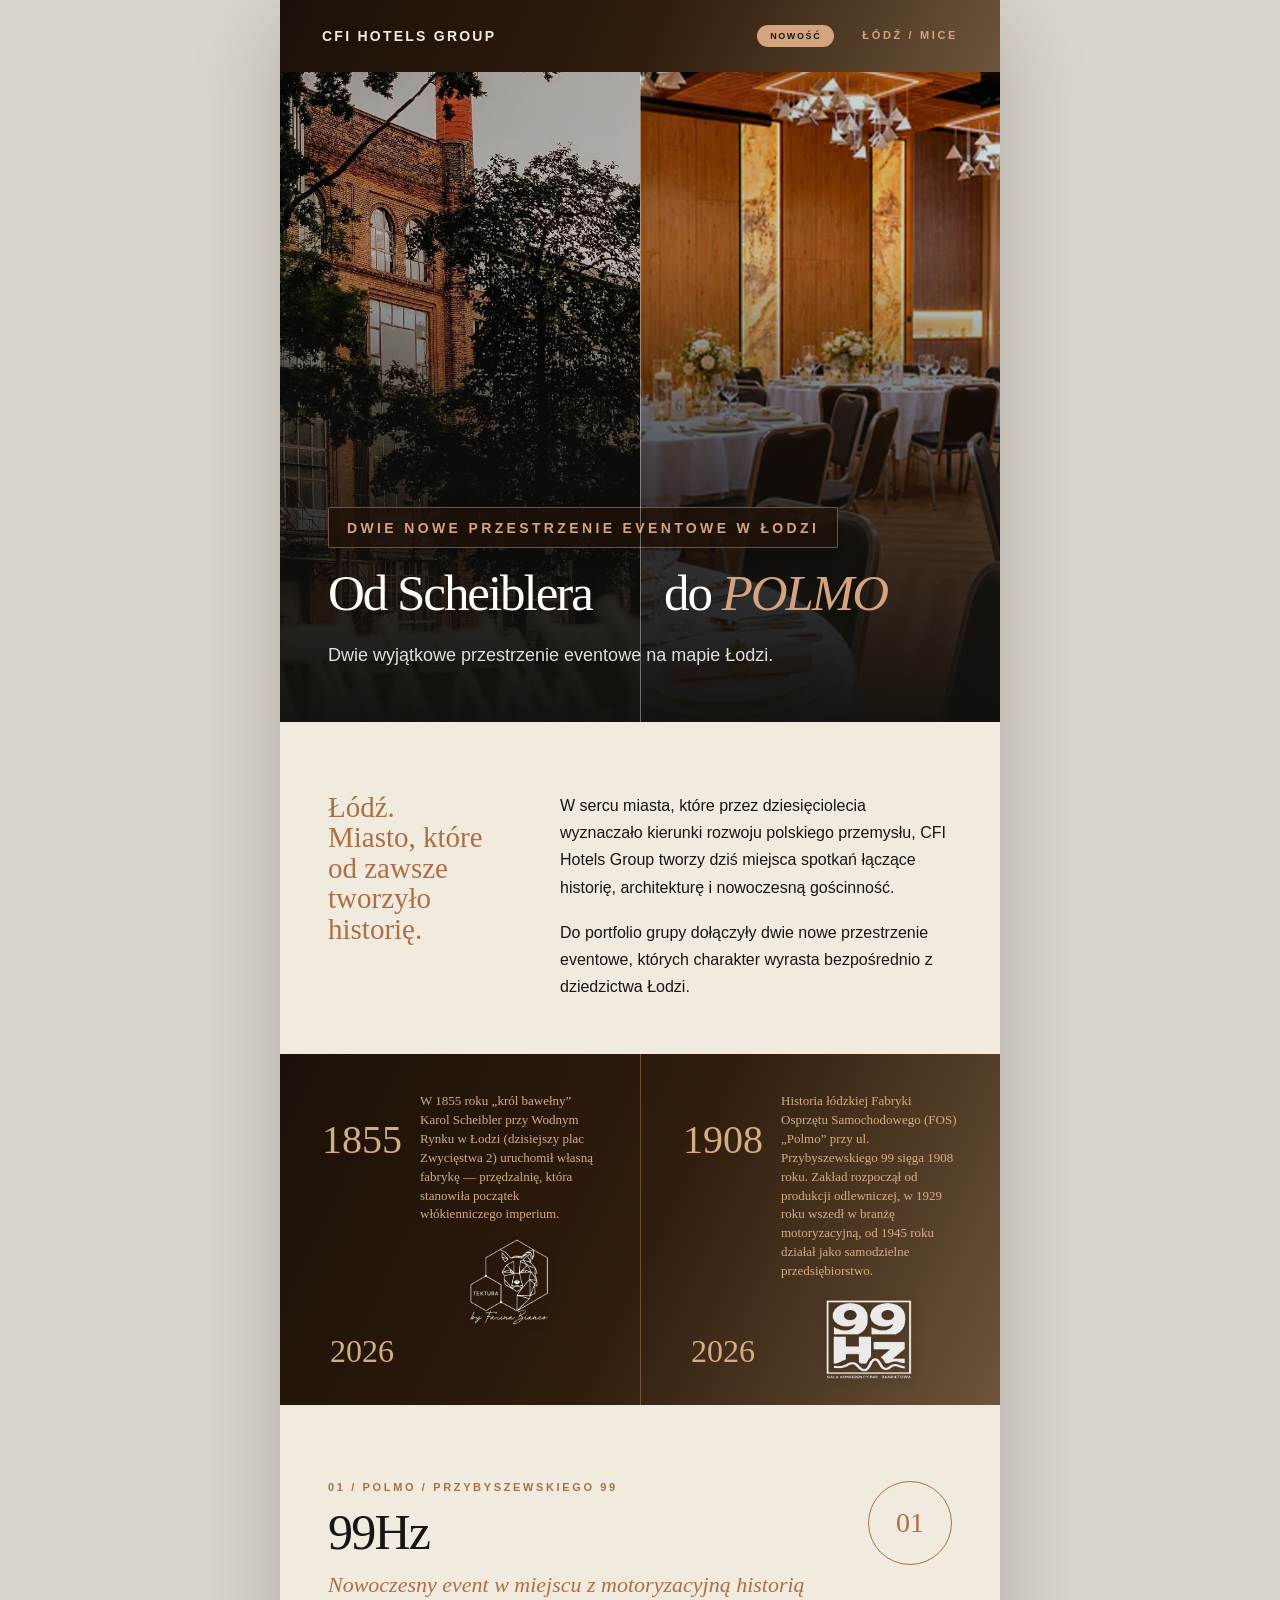
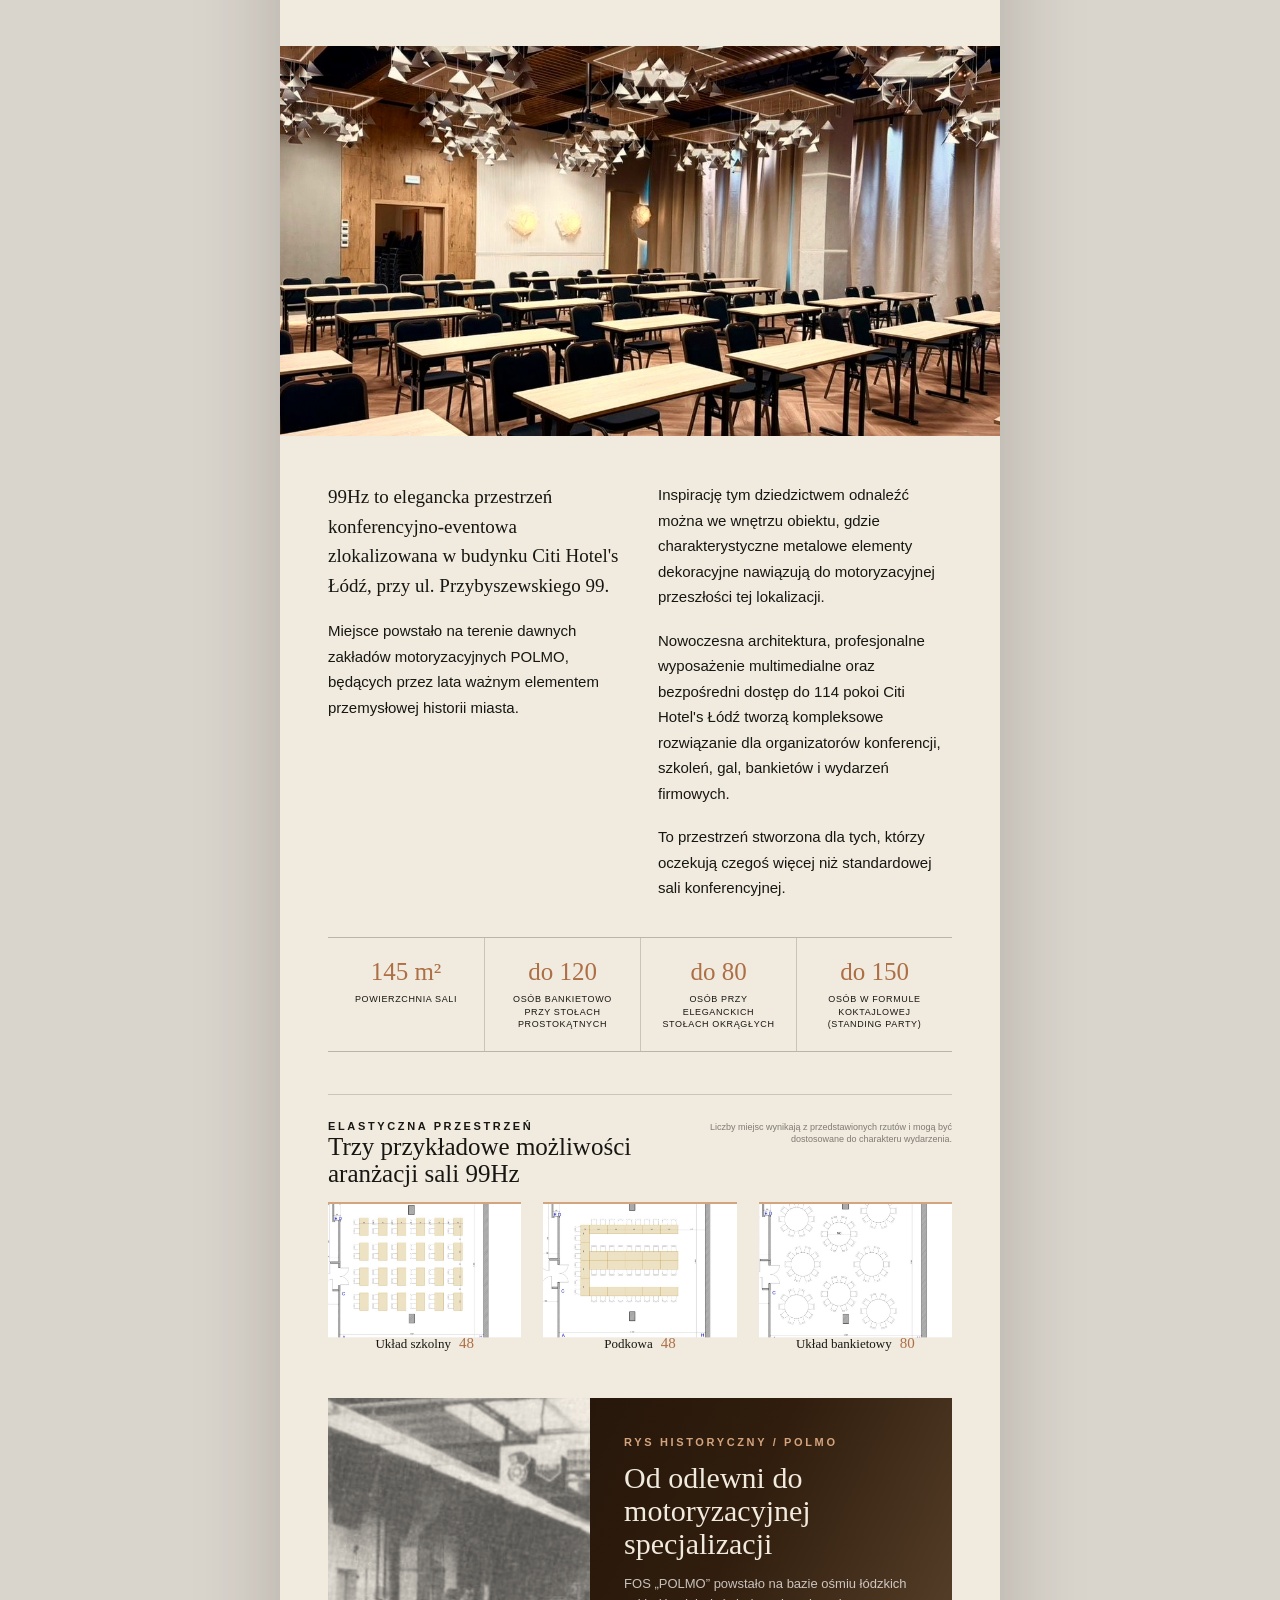
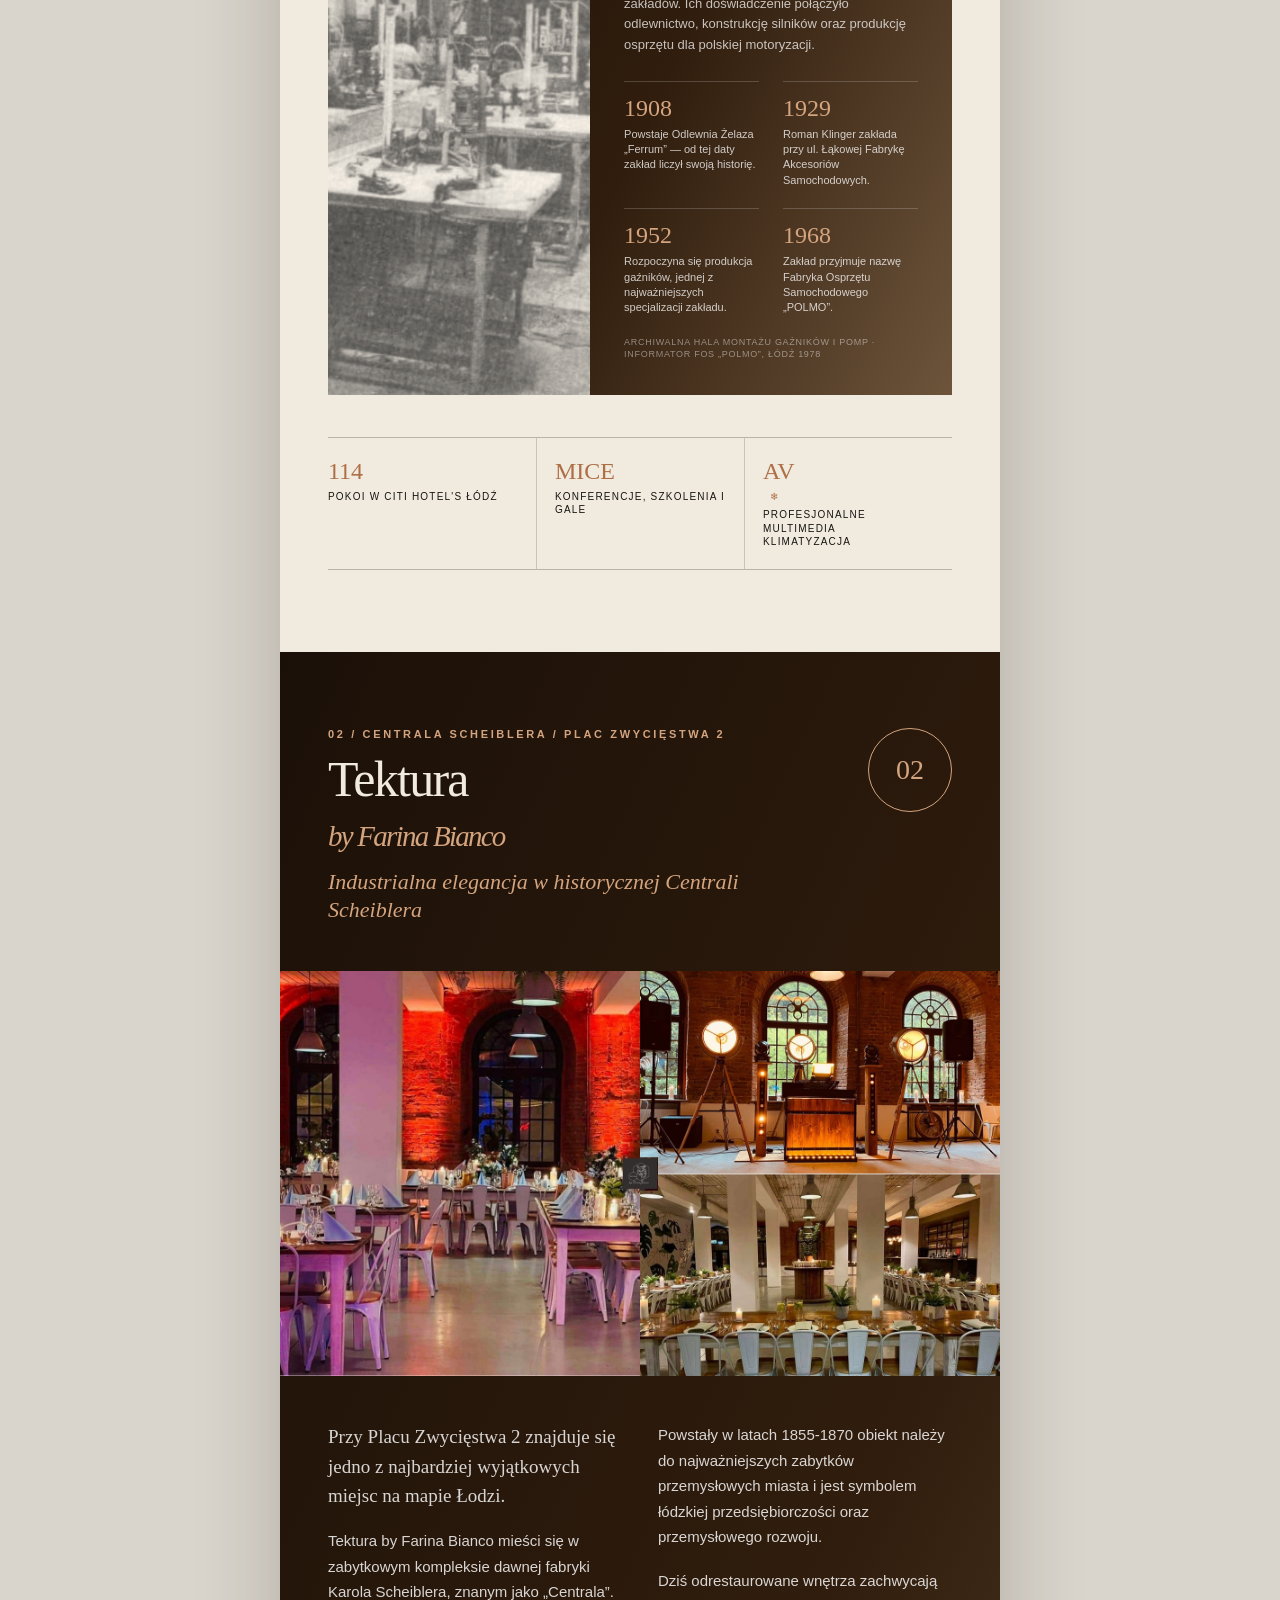
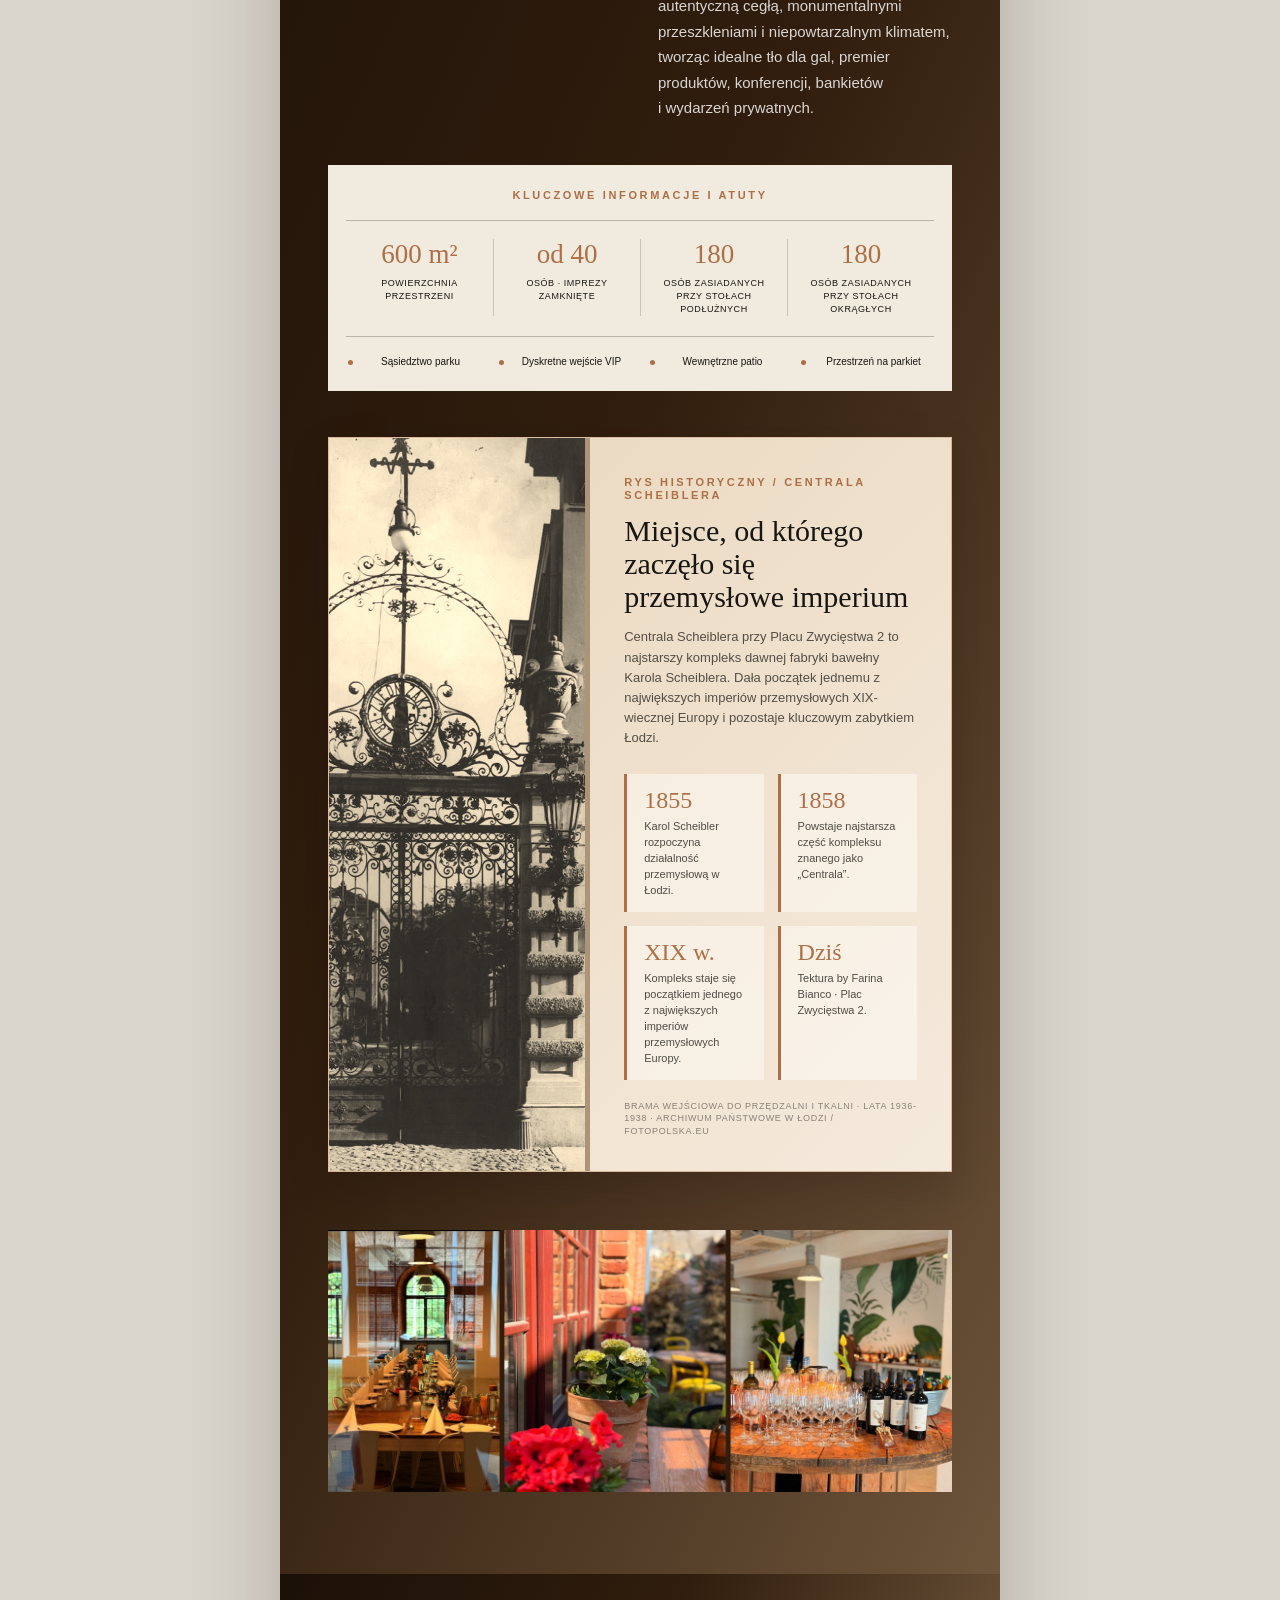
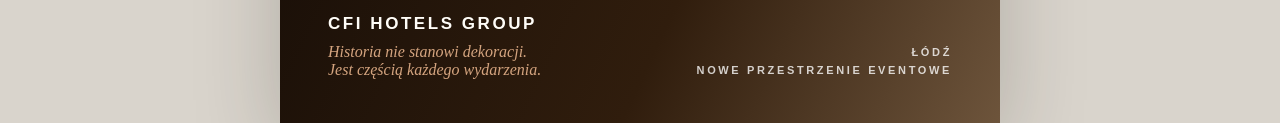
==== deliverables/cfi_mice_newsletter/index.html @ d6177289 "Add CFI MICE newsletter deliverables" ====
<!doctype html>
<html lang="pl">
<head>
  <meta charset="utf-8">
  <meta name="viewport" content="width=device-width, initial-scale=1">
  <title>Od Scheiblera do POLMO | CFI Hotels Group</title>
  <style>
    :root {
      --ink: #171612;
      --charcoal: #24211d;
      --chocolate: #301d0d;
      --wood: #6d543b;
      --wood-gradient: linear-gradient(115deg, #1b1008 0%, var(--chocolate) 52%, var(--wood) 100%);
      --paper: #f1eadf;
      --paper-deep: #e5d7c4;
      --copper: #ad6f45;
      --copper-light: #d4a47f;
      --sage: #76786a;
      --white: #fffdf8;
    }

    * { box-sizing: border-box; }
    html { background: #d9d4cc; }
    body {
      margin: 0;
      background: #d9d4cc;
      color: var(--ink);
      font-family: Arial, Helvetica, sans-serif;
      -webkit-font-smoothing: antialiased;
    }
    .email {
      width: 720px;
      margin: 0 auto;
      background: var(--paper);
      overflow: hidden;
      box-shadow: 0 24px 80px rgba(38, 31, 24, .22);
    }
    .eyebrow {
      font-size: 11px;
      line-height: 1.2;
      letter-spacing: .24em;
      text-transform: uppercase;
      font-weight: 700;
    }
    .serif { font-family: Georgia, "Times New Roman", serif; }
    .topbar {
      height: 72px;
      padding: 0 42px;
      display: flex;
      align-items: center;
      justify-content: space-between;
      color: var(--paper);
      background: var(--wood-gradient);
    }
    .brand {
      font-size: 14px;
      letter-spacing: .16em;
      font-weight: 700;
    }
    .topbar-badge {
      margin-left: auto;
      margin-right: 28px;
      padding: 7px 13px 6px;
      border-radius: 999px;
      background: var(--copper-light);
      color: var(--ink);
      font-size: 9px;
      line-height: 1;
      letter-spacing: .18em;
      text-transform: uppercase;
      font-weight: 700;
    }
    .topbar .eyebrow { color: var(--copper-light); }

    .hero {
      min-height: 650px;
      position: relative;
      display: flex;
      align-items: flex-end;
      color: var(--white);
      background: var(--wood-gradient);
      isolation: isolate;
    }
    .hero-images {
      position: absolute;
      inset: 0;
      z-index: -2;
      display: grid;
      grid-template-columns: 1fr 1fr;
    }
    .hero-images img { width: 100%; height: 100%; object-fit: cover; }
    .hero-images img:first-child { object-position: 48% 50%; }
    .hero-images img:last-child { object-position: 50% 52%; }
    .hero::after {
      content: "";
      position: absolute;
      inset: 0;
      z-index: -1;
      background:
        linear-gradient(90deg, rgba(18, 16, 13, .25), rgba(18, 16, 13, .05)),
        linear-gradient(0deg, rgba(18, 16, 13, .98) 0%, rgba(18, 16, 13, .72) 36%, rgba(18, 16, 13, .10) 72%);
    }
    .hero-rule {
      position: absolute;
      top: 0;
      bottom: 0;
      left: 50%;
      width: 1px;
      background: rgba(255,255,255,.38);
    }
    .hero-copy { width: 100%; padding: 0 48px 54px; }
    .hero .eyebrow {
      display: inline-block;
      margin-bottom: 22px;
      padding: 12px 18px 11px;
      color: var(--copper-light);
      font-size: 14px;
      letter-spacing: .24em;
      background: rgba(31, 18, 9, .82);
      border: 1px solid rgba(212, 164, 127, .45);
      border-radius: 2px;
      box-shadow: 0 12px 28px rgba(0, 0, 0, .22);
    }
    h1 {
      margin: 0;
      display: grid;
      grid-template-columns: 1fr 1fr;
      gap: 48px;
      font-size: 51px;
      line-height: .93;
      letter-spacing: -.04em;
      font-weight: 400;
    }
    h1 .scheibler { text-align: left; white-space: nowrap; }
    h1 .polmo { text-align: left; white-space: nowrap; }
    h1 em { color: var(--copper-light); font-style: italic; }
    .hero-subtitle {
      margin: 24px 0 0;
      max-width: 510px;
      font-size: 18px;
      line-height: 1.45;
      color: rgba(255,255,255,.86);
    }

    .intro {
      display: grid;
      grid-template-columns: 190px 1fr;
      gap: 42px;
      padding: 70px 48px 78px;
    }
    .intro-kicker {
      font-family: Georgia, "Times New Roman", serif;
      font-size: 29px;
      line-height: 1.05;
      color: var(--copper);
    }
    .intro-copy p {
      margin: 0 0 18px;
      font-size: 16px;
      line-height: 1.7;
    }
    .intro-copy p:last-child { margin-bottom: 0; }

    .timeline {
      display: grid;
      grid-template-columns: repeat(2, 1fr);
      min-height: 230px;
      margin-top: -24px;
      position: relative;
      z-index: 1;
      color: var(--paper);
      background: var(--wood-gradient);
    }
    .timeline-item {
      padding: 28px 42px 22px;
      display: flex;
      align-items: flex-start;
      gap: 18px;
    }
    .timeline-item + .timeline-item { border-left: 1px solid rgba(213,173,130,.36); }
    .timeline-number {
      font-family: Georgia, "Times New Roman", serif;
      font-size: 40px;
      padding-top: 34px;
      color: #d5ad82;
    }
    .timeline-years { min-width: 76px; text-align: center; }
    .timeline-years .timeline-number { padding-top: 34px; }
    .timeline-content { flex: 1; }
    .timeline-label { color: rgba(255,253,248,.88); font-size: 14px; line-height: 1.5; }
    .timeline-label strong { color: var(--white); font-size: 15px; }
    .timeline-highlight {
      margin: 10px 0 0;
      color: #d5ad82;
      font-family: Georgia, "Times New Roman", serif;
      font-size: 15px;
      line-height: 1.4;
    }
    .timeline-highlight--primary { font-size: 13px; line-height: 1.45; }
    .timeline-present {
      margin-top: 172px;
      color: #d5ad82;
      font-family: Georgia, "Times New Roman", serif;
      font-size: 32px;
      line-height: 1;
      text-align: center;
    }
    .timeline-logo {
      display: block;
      height: 88px;
      width: auto;
      margin-top: 14px;
      filter: drop-shadow(0 2px 5px rgba(0,0,0,.3));
    }
    .timeline-logo--centered { margin-left: auto; margin-right: auto; }
    .tektura-link { color: inherit; text-decoration: none; }
    .tektura-link:hover { opacity: .82; }

    .venue { padding: 76px 48px 82px; }
    .venue--99 { background: var(--paper); }
    .venue--tektura { color: var(--paper); background: var(--wood-gradient); }
    .venue-heading { display: flex; justify-content: space-between; align-items: flex-start; gap: 32px; }
    .venue-index {
      min-width: 84px;
      height: 84px;
      border: 1px solid currentColor;
      border-radius: 50%;
      display: grid;
      place-items: center;
      font-family: Georgia, "Times New Roman", serif;
      font-size: 28px;
      color: var(--copper);
    }
    .venue--tektura .venue-index { color: var(--copper-light); }
    .venue-heading-copy { flex: 1; }
    .venue-heading .eyebrow { color: var(--copper); margin-bottom: 13px; }
    .venue--tektura .venue-heading .eyebrow { color: var(--copper-light); }
    h2 {
      margin: 0;
      font-family: Georgia, "Times New Roman", serif;
      font-size: 50px;
      line-height: 1;
      letter-spacing: -.035em;
      font-weight: 400;
    }
    .venue-subtitle {
      margin: 14px 0 0;
      font-family: Georgia, "Times New Roman", serif;
      font-style: italic;
      font-size: 22px;
      line-height: 1.25;
      color: var(--copper);
    }
    .venue--tektura .venue-subtitle { color: var(--copper-light); }

    .feature-image {
      width: calc(100% + 96px);
      height: 390px;
      margin: 48px -48px 42px;
      object-fit: cover;
    }
    .venue--99 .feature-image { object-position: center 42%; }
    .venue--tektura .feature-image { height: 405px; object-position: center; }
    .venue-copy {
      display: grid;
      grid-template-columns: 1fr 1fr;
      gap: 36px;
    }
    .venue-copy p { margin: 0 0 18px; font-size: 15px; line-height: 1.7; }
    .venue-copy p:last-child { margin-bottom: 0; }
    .venue--tektura .venue-copy p { color: rgba(255,255,255,.82); }
    .lead { font-family: Georgia, "Times New Roman", serif; font-size: 19px !important; line-height: 1.55 !important; }

    .history-card {
      margin-top: 46px;
      display: grid;
      grid-template-columns: 42% 58%;
      color: var(--paper);
      background: var(--wood-gradient);
    }
    .history-card img { width: 100%; height: 100%; min-height: 390px; object-fit: cover; filter: sepia(.16); }
    .history-content { padding: 38px 34px 34px; }
    .history-content .eyebrow { color: var(--copper-light); }
    .history-content h3 {
      margin: 12px 0 14px;
      font-family: Georgia, "Times New Roman", serif;
      font-size: 30px;
      line-height: 1.1;
      font-weight: 400;
    }
    .history-intro { margin: 0; color: rgba(255,255,255,.73); font-size: 13px; line-height: 1.55; }
    .history-dates { display: grid; grid-template-columns: 1fr 1fr; gap: 20px 24px; margin-top: 26px; }
    .history-date { padding-top: 13px; border-top: 1px solid rgba(255,255,255,.18); }
    .history-date strong { display: block; font-family: Georgia, "Times New Roman", serif; font-size: 24px; font-weight: 400; color: var(--copper-light); }
    .history-date span { display: block; margin-top: 5px; font-size: 11px; line-height: 1.4; color: rgba(255,255,255,.76); }
    .archive-caption { margin-top: 20px; font-size: 9px; line-height: 1.4; letter-spacing: .08em; text-transform: uppercase; color: rgba(255,255,255,.45); }
    .history-card--scheibler {
      overflow: hidden;
      color: var(--ink);
      background: linear-gradient(135deg, #ead7bd 0%, #f4eadc 100%);
      border: 1px solid rgba(173,111,69,.34);
      box-shadow: 0 16px 38px rgba(18,10,5,.18);
    }
    .history-card--scheibler > img {
      filter: sepia(.78) saturate(.82) contrast(.94) brightness(1.06);
      border-right: 5px solid var(--copper);
    }
    .history-card--scheibler .history-content .eyebrow { color: var(--copper); }
    .history-card--scheibler .history-intro { color: rgba(23,22,18,.72); }
    .history-card--scheibler .history-dates { gap: 14px; }
    .history-card--scheibler .history-date {
      min-height: 118px;
      padding: 13px 14px 13px 17px;
      border: 0;
      border-left: 3px solid var(--copper);
      background: rgba(255,253,248,.48);
    }
    .history-card--scheibler .history-date strong { color: var(--copper); }
    .history-card--scheibler .history-date span { color: rgba(23,22,18,.75); line-height: 1.45; }
    .history-card--scheibler .archive-caption { color: rgba(23,22,18,.48); }

    .tektura-key-card {
      margin-top: 44px;
      padding: 24px 18px 22px;
      color: var(--ink);
      background: var(--paper);
    }
    .tektura-key-card .eyebrow { margin-bottom: 18px; color: var(--copper); text-align: center; }
    .tektura-key-values { display: grid; grid-template-columns: repeat(4, 1fr); padding: 18px 0 20px; border-top: 1px solid rgba(23,22,18,.25); border-bottom: 1px solid rgba(23,22,18,.25); }
    .tektura-key-value { padding: 0 14px; text-align: center; }
    .tektura-key-value + .tektura-key-value { border-left: 1px solid rgba(23,22,18,.18); }
    .tektura-key-value strong { display: block; font-family: Georgia, "Times New Roman", serif; font-size: 27px; font-weight: 400; color: var(--copper); }
    .tektura-key-value span { display: block; margin-top: 7px; font-size: 9px; line-height: 1.45; letter-spacing: .06em; text-transform: uppercase; }
    .tektura-key-amenities { display: grid; grid-template-columns: repeat(4, 1fr); gap: 16px; margin-top: 18px; }
    .tektura-key-amenity { position: relative; padding-left: 14px; font-size: 10px; line-height: 1.4; text-align: center; }
    .tektura-key-amenity::before { content: ""; position: absolute; left: 2px; top: .48em; width: 5px; height: 5px; border-radius: 50%; background: var(--copper); }
    .tektura-footer-collage {
      display: block;
      width: 100%;
      height: auto;
      margin-top: 58px;
    }

    .arrangements { margin-top: 42px; padding-top: 25px; border-top: 1px solid rgba(23,22,18,.18); }
    .arrangements-heading { display: flex; justify-content: space-between; align-items: baseline; gap: 24px; margin-bottom: 14px; }
    .arrangements-heading h3 { margin: 0; font-family: Georgia, "Times New Roman", serif; font-size: 25px; line-height: 1.1; font-weight: 400; }
    .arrangements-note { max-width: 270px; margin: 0; text-align: right; font-size: 9px; line-height: 1.4; color: rgba(23,22,18,.52); }
    .arrangement-grid { display: grid; grid-template-columns: repeat(3, 1fr); gap: 22px; }
    .arrangement-card { overflow: hidden; padding-top: 8px; border-top: 2px solid var(--copper-light); }
    .arrangement-card img { display: block; width: 100%; height: 115px; object-fit: cover; object-position: center; transform: scale(1.18); background: white; }
    .arrangement-meta { display: flex; justify-content: center; align-items: baseline; gap: 8px; padding: 8px 8px 0; text-align: center; }
    .arrangement-meta strong { font-family: Georgia, "Times New Roman", serif; font-size: 13px; font-weight: 400; }
    .arrangement-meta span { color: var(--copper); font-family: Georgia, "Times New Roman", serif; font-size: 15px; }
    .arrangement-card small { display: none; }

    .hz-capacities {
      display: grid;
      grid-template-columns: repeat(4, 1fr);
      margin-top: 36px;
      border-top: 1px solid rgba(23,22,18,.25);
      border-bottom: 1px solid rgba(23,22,18,.25);
    }
    .hz-capacity { padding: 20px 18px; text-align: center; }
    .hz-capacity + .hz-capacity { border-left: 1px solid rgba(23,22,18,.18); }
    .hz-capacity strong { display: block; font-family: Georgia, "Times New Roman", serif; font-size: 25px; font-weight: 400; color: var(--copper); }
    .hz-capacity span { display: block; margin-top: 7px; font-size: 9px; line-height: 1.4; letter-spacing: .07em; text-transform: uppercase; }

    .facts {
      display: grid;
      grid-template-columns: repeat(3, 1fr);
      margin-top: 42px;
      border-top: 1px solid rgba(23,22,18,.25);
      border-bottom: 1px solid rgba(23,22,18,.25);
    }
    .venue--tektura .facts { border-color: rgba(255,255,255,.18); }
    .fact { padding: 20px 18px 20px 0; }
    .fact + .fact { padding-left: 18px; border-left: 1px solid rgba(23,22,18,.18); }
    .venue--tektura .fact + .fact { border-color: rgba(255,255,255,.18); }
    .fact strong { display: block; font-family: Georgia, "Times New Roman", serif; font-size: 24px; font-weight: 400; color: var(--copper); }
    .fact-icon { margin-left: 7px; font-family: Arial, sans-serif; font-size: .75em; vertical-align: .08em; }
    .venue--tektura .fact strong { color: var(--copper-light); }
    .fact span { display: block; margin-top: 5px; font-size: 10px; line-height: 1.35; letter-spacing: .12em; text-transform: uppercase; }

    .quote {
      position: relative;
      padding: 82px 70px 88px;
      text-align: center;
      color: var(--ink);
      background: var(--paper-deep);
    }
    .quote p {
      margin: 0 auto;
      max-width: 590px;
      font-family: Georgia, "Times New Roman", serif;
      font-size: 37px;
      line-height: 1.2;
      letter-spacing: -.025em;
    }
    .quote .eyebrow { margin-top: 26px; color: var(--copper); }
    .tektura-details {
      margin: 50px auto 0;
      padding-top: 34px;
      max-width: 620px;
      border-top: 1px solid rgba(23,22,18,.20);
      text-align: left;
    }
    .tektura-details-title { text-align: center; color: var(--copper); }
    .capacity-row { display: grid; grid-template-columns: repeat(3, 1fr); margin-top: 24px; }
    .capacity-item { padding: 0 20px; text-align: center; }
    .capacity-item + .capacity-item { border-left: 1px solid rgba(23,22,18,.18); }
    .capacity-item strong { display: block; font-family: Georgia, "Times New Roman", serif; font-size: 32px; font-weight: 400; color: var(--copper); }
    .capacity-item span { display: block; margin-top: 5px; font-size: 10px; line-height: 1.4; letter-spacing: .07em; text-transform: uppercase; }
    .amenities { display: grid; grid-template-columns: 1fr 1fr; gap: 12px 28px; margin-top: 30px; padding-top: 26px; border-top: 1px solid rgba(23,22,18,.15); }
    .amenity { position: relative; padding-left: 17px; font-size: 12px; line-height: 1.45; }
    .amenity::before { content: ""; position: absolute; left: 0; top: .52em; width: 6px; height: 6px; border-radius: 50%; background: var(--copper); }

    .footer {
      padding: 40px 48px 44px;
      display: flex;
      justify-content: space-between;
      align-items: flex-end;
      color: rgba(255,255,255,.78);
      background: var(--wood-gradient);
    }
    .footer-brand { color: var(--white); font-size: 17px; letter-spacing: .15em; font-weight: 700; }
    .footer-note { margin-top: 9px; font-family: Georgia, serif; font-style: italic; color: var(--copper-light); }
    .footer .eyebrow { text-align: right; line-height: 1.65; }

    @media (max-width: 720px) {
      .email { width: 100%; }
      .topbar { padding: 0 24px; }
      .topbar-badge { margin-right: 12px; padding: 6px 9px 5px; font-size: 8px; }
      .hero { min-height: 610px; }
      .hero-copy { padding: 0 26px 38px; }
      h1 { gap: 22px; font-size: 34px; }
      .intro { grid-template-columns: 1fr; padding: 50px 26px; gap: 24px; }
      .timeline { margin-top: -16px; }
      .timeline-item { padding: 22px 26px; display: block; }
      .timeline-label { margin-top: 7px; }
      .timeline-number { padding-top: 0; }
      .timeline-years { text-align: left; }
      .timeline-years .timeline-number { padding-top: 0; }
      .timeline-logo { height: 68px; }
      .timeline-present { font-size: 27px; }
      .venue { padding: 56px 26px 62px; }
      .venue-heading { display: block; }
      .venue-index { margin-bottom: 26px; }
      h2 { font-size: 42px; }
      .feature-image { width: calc(100% + 52px); margin-left: -26px; margin-right: -26px; height: 320px; }
      .venue-copy { grid-template-columns: 1fr; gap: 18px; }
      .history-card { grid-template-columns: 1fr; }
      .history-card img { min-height: 260px; }
      .history-card--scheibler > img { border-right: 0; border-bottom: 5px solid var(--copper); }
      .history-dates { grid-template-columns: 1fr; }
      .tektura-key-values, .tektura-key-amenities { grid-template-columns: 1fr 1fr; }
      .tektura-key-value:nth-child(3) { border-left: 0; }
      .tektura-footer-collage { height: auto; }
      .arrangements-heading { display: block; }
      .arrangements-note { margin-top: 12px; text-align: left; }
      .arrangement-grid { grid-template-columns: 1fr; }
      .hz-capacities { grid-template-columns: 1fr 1fr; }
      .hz-capacity:nth-child(3) { border-left: 0; border-top: 1px solid rgba(23,22,18,.18); }
      .hz-capacity:nth-child(4) { border-top: 1px solid rgba(23,22,18,.18); }
      .facts { grid-template-columns: 1fr; }
      .fact + .fact { padding-left: 0; border-left: 0; border-top: 1px solid rgba(23,22,18,.18); }
      .quote { padding: 70px 28px; }
      .quote p { font-size: 31px; }
      .capacity-row { grid-template-columns: 1fr; }
      .capacity-item { padding: 13px 0; }
      .capacity-item + .capacity-item { border-left: 0; border-top: 1px solid rgba(23,22,18,.15); }
      .amenities { grid-template-columns: 1fr; }
      .footer { display: block; }
      .footer .eyebrow { margin-top: 30px; text-align: left; }
    }
  </style>
</head>
<body>
  <main class="email">
    <header class="topbar">
      <div class="brand">CFI HOTELS GROUP</div>
      <div class="topbar-badge">Nowość</div>
      <div class="eyebrow">Łódź / MICE</div>
    </header>

    <section class="hero">
      <div class="hero-images">
        <img src="assets/tektura-exterior.jpg" alt="Historyczna fabryka Karola Scheiblera">
        <img src="assets/99hz-hero-banquet-crop.jpg" alt="Sala eventowa 99Hz w ustawieniu bankietowym">
      </div>
      <div class="hero-rule"></div>
      <div class="hero-copy">
        <div class="eyebrow">Dwie nowe przestrzenie eventowe w Łodzi</div>
        <h1 class="serif">
          <span class="scheibler">Od Scheiblera</span>
          <span class="polmo">do <em>POLMO</em></span>
        </h1>
        <p class="hero-subtitle">Dwie wyjątkowe przestrzenie eventowe na mapie Łodzi.</p>
      </div>
    </section>

    <section class="intro">
      <div class="intro-kicker">Łódź.<br>Miasto, które od zawsze tworzyło historię.</div>
      <div class="intro-copy">
        <p>W sercu miasta, które przez dziesięciolecia wyznaczało kierunki rozwoju polskiego przemysłu, CFI Hotels Group tworzy dziś miejsca spotkań łączące historię, architekturę i nowoczesną gościnność.</p>
        <p>Do portfolio grupy dołączyły dwie nowe przestrzenie eventowe, których charakter wyrasta bezpośrednio z dziedzictwa Łodzi.</p>
      </div>
    </section>

    <section class="timeline">
      <div class="timeline-item">
        <div class="timeline-years">
          <div class="timeline-number">1855</div>
          <div class="timeline-present">2026</div>
        </div>
        <div class="timeline-content">
          <p class="timeline-highlight timeline-highlight--primary">W 1855 roku „król bawełny” Karol Scheibler przy Wodnym Rynku w Łodzi (dzisiejszy plac Zwycięstwa 2) uruchomił własną fabrykę — przędzalnię, która stanowiła początek włókienniczego imperium.</p>
          <a class="tektura-link" href="https://www.facebook.com/tekturabyfarinabianco/" target="_blank" rel="noopener noreferrer" aria-label="Tektura by Farina Bianco na Facebooku">
            <img class="timeline-logo timeline-logo--centered" src="assets/tektura-logo-white.png" alt="Tektura by Farina Bianco">
          </a>
        </div>
      </div>
      <div class="timeline-item">
        <div class="timeline-years">
          <div class="timeline-number">1908</div>
          <div class="timeline-present">2026</div>
        </div>
        <div class="timeline-content">
          <p class="timeline-highlight timeline-highlight--primary">Historia łódzkiej Fabryki Osprzętu Samochodowego (FOS) „Polmo” przy ul. Przybyszewskiego 99 sięga 1908 roku. Zakład rozpoczął od produkcji odlewniczej, w 1929 roku wszedł w branżę motoryzacyjną, od 1945 roku działał jako samodzielne przedsiębiorstwo.</p>
          <img class="timeline-logo timeline-logo--centered" src="assets/99hz-logo-white.png" alt="99Hz — sala konferencyjno-bankietowa">
        </div>
      </div>
    </section>

    <section class="venue venue--99">
      <div class="venue-heading">
        <div class="venue-heading-copy">
          <div class="eyebrow">01 / POLMO / Przybyszewskiego 99</div>
          <h2>99Hz</h2>
          <p class="venue-subtitle">Nowoczesny event w miejscu z motoryzacyjną historią</p>
        </div>
        <div class="venue-index">01</div>
      </div>

      <img class="feature-image" src="assets/99hz-conference.jpg" alt="Wnętrze sali konferencyjno-eventowej 99Hz">

      <div class="venue-copy">
        <div>
          <p class="lead">99Hz to elegancka przestrzeń konferencyjno-eventowa zlokalizowana w budynku Citi Hotel's Łódź, przy ul. Przybyszewskiego 99.</p>
          <p>Miejsce powstało na terenie dawnych zakładów motoryzacyjnych POLMO, będących przez lata ważnym elementem przemysłowej historii miasta.</p>
        </div>
        <div>
          <p>Inspirację tym dziedzictwem odnaleźć można we wnętrzu obiektu, gdzie charakterystyczne metalowe elementy dekoracyjne nawiązują do motoryzacyjnej przeszłości tej lokalizacji.</p>
          <p>Nowoczesna architektura, profesjonalne wyposażenie multimedialne oraz bezpośredni dostęp do 114 pokoi Citi Hotel's Łódź tworzą kompleksowe rozwiązanie dla organizatorów konferencji, szkoleń, gal, bankietów i&nbsp;wydarzeń firmowych.</p>
          <p>To przestrzeń stworzona dla tych, którzy oczekują czegoś więcej niż standardowej sali konferencyjnej.</p>
        </div>
      </div>

      <div class="hz-capacities">
        <div class="hz-capacity"><strong>145 m²</strong><span>powierzchnia sali</span></div>
        <div class="hz-capacity"><strong>do 120</strong><span>osób bankietowo przy stołach prostokątnych</span></div>
        <div class="hz-capacity"><strong>do 80</strong><span>osób przy eleganckich stołach okrągłych</span></div>
        <div class="hz-capacity"><strong>do 150</strong><span>osób w formule koktajlowej (standing party)</span></div>
      </div>

      <div class="arrangements">
        <div class="arrangements-heading">
          <div>
            <div class="eyebrow">Elastyczna przestrzeń</div>
            <h3>Trzy przykładowe możliwości aranżacji sali 99Hz</h3>
          </div>
          <p class="arrangements-note">Liczby miejsc wynikają z przedstawionych rzutów i mogą być dostosowane do charakteru wydarzenia.</p>
        </div>
        <div class="arrangement-grid">
          <div class="arrangement-card">
            <img src="assets/99hz-classroom-plan.jpg" alt="Schemat ustawienia szkolnego sali 99Hz">
            <div class="arrangement-meta"><strong>Układ szkolny</strong><span>48</span></div>
            <small>miejsc przy stołach</small>
          </div>
          <div class="arrangement-card">
            <img src="assets/99hz-horseshoe-plan.jpg" alt="Schemat ustawienia w podkowę sali 99Hz">
            <div class="arrangement-meta"><strong>Podkowa</strong><span>48</span></div>
            <small>miejsc konferencyjnych</small>
          </div>
          <div class="arrangement-card">
            <img src="assets/99hz-banquet-plan.jpg" alt="Schemat ustawienia bankietowego sali 99Hz">
            <div class="arrangement-meta"><strong>Układ bankietowy</strong><span>80</span></div>
            <small>miejsc przy okrągłych stołach</small>
          </div>
        </div>
      </div>

      <div class="history-card">
        <img src="assets/polmo-archive-hall.jpg" alt="Archiwalna hala montażu gaźników i pomp POLMO">
        <div class="history-content">
          <div class="eyebrow">Rys historyczny / POLMO</div>
          <h3>Od odlewni do motoryzacyjnej specjalizacji</h3>
          <p class="history-intro">FOS „POLMO” powstało na bazie ośmiu łódzkich zakładów. Ich doświadczenie połączyło odlewnictwo, konstrukcję silników oraz produkcję osprzętu dla polskiej motoryzacji.</p>
          <div class="history-dates">
            <div class="history-date"><strong>1908</strong><span>Powstaje Odlewnia Żelaza „Ferrum” — od tej daty zakład liczył swoją historię.</span></div>
            <div class="history-date"><strong>1929</strong><span>Roman Klinger zakłada przy ul. Łąkowej Fabrykę Akcesoriów Samochodowych.</span></div>
            <div class="history-date"><strong>1952</strong><span>Rozpoczyna się produkcja gaźników, jednej z najważniejszych specjalizacji zakładu.</span></div>
            <div class="history-date"><strong>1968</strong><span>Zakład przyjmuje nazwę Fabryka Osprzętu Samochodowego „POLMO”.</span></div>
          </div>
          <div class="archive-caption">Archiwalna hala montażu gaźników i pomp · Informator FOS „POLMO”, Łódź 1978</div>
        </div>
      </div>

      <div class="facts">
        <div class="fact"><strong>114</strong><span>pokoi w Citi Hotel's Łódź</span></div>
        <div class="fact"><strong>MICE</strong><span>konferencje, szkolenia i gale</span></div>
        <div class="fact"><strong>AV <span class="fact-icon" aria-hidden="true">❄</span></strong><span>profesjonalne multimedia<br>klimatyzacja</span></div>
      </div>
    </section>

    <section class="venue venue--tektura">
      <div class="venue-heading">
        <div class="venue-heading-copy">
          <div class="eyebrow">02 / Centrala Scheiblera / Plac Zwycięstwa 2</div>
          <h2><a class="tektura-link" href="https://www.facebook.com/tekturabyfarinabianco/" target="_blank" rel="noopener noreferrer">Tektura<br><span style="font-size:.58em;font-style:italic;color:var(--copper-light)">by Farina Bianco</span></a></h2>
          <p class="venue-subtitle">Industrialna elegancja w historycznej Centrali Scheiblera</p>
        </div>
        <div class="venue-index">02</div>
      </div>

      <img class="feature-image" src="assets/tektura-collage.jpg" alt="Kolaż zdjęć industrialnego wnętrza sali Tektura by Farina Bianco">

      <div class="venue-copy">
        <div>
          <p class="lead">Przy Placu Zwycięstwa 2 znajduje się jedno z najbardziej wyjątkowych miejsc na mapie Łodzi.</p>
          <p>Tektura by Farina Bianco mieści się w zabytkowym kompleksie dawnej fabryki Karola Scheiblera, znanym jako „Centrala”.</p>
        </div>
        <div>
          <p>Powstały w latach 1855-1870 obiekt należy do najważniejszych zabytków przemysłowych miasta i&nbsp;jest symbolem łódzkiej przedsiębiorczości oraz przemysłowego rozwoju.</p>
          <p>Dziś odrestaurowane wnętrza zachwycają autentyczną cegłą, monumentalnymi przeszkleniami i&nbsp;niepowtarzalnym klimatem, tworząc idealne tło dla gal, premier produktów, konferencji, bankietów i&nbsp;wydarzeń prywatnych.</p>
        </div>
      </div>

      <div class="tektura-key-card">
        <div class="eyebrow">Kluczowe informacje i atuty</div>
        <div class="tektura-key-values">
          <div class="tektura-key-value"><strong>600 m²</strong><span>powierzchnia przestrzeni</span></div>
          <div class="tektura-key-value"><strong>od 40</strong><span>osób · imprezy zamknięte</span></div>
          <div class="tektura-key-value"><strong>180</strong><span>osób zasiadanych przy stołach podłużnych</span></div>
          <div class="tektura-key-value"><strong>180</strong><span>osób zasiadanych przy stołach okrągłych</span></div>
        </div>
        <div class="tektura-key-amenities">
          <div class="tektura-key-amenity">Sąsiedztwo parku</div>
          <div class="tektura-key-amenity">Dyskretne wejście VIP</div>
          <div class="tektura-key-amenity">Wewnętrzne patio</div>
          <div class="tektura-key-amenity">Przestrzeń na parkiet</div>
        </div>
      </div>

      <div class="history-card history-card--scheibler">
        <img src="assets/scheibler-archive.jpg" alt="Brama wejściowa do zakładów Scheiblera i Grohmana w latach 1936-1938">
        <div class="history-content">
          <div class="eyebrow">Rys historyczny / Centrala Scheiblera</div>
          <h3>Miejsce, od którego zaczęło się przemysłowe imperium</h3>
          <p class="history-intro">Centrala Scheiblera przy Placu Zwycięstwa 2 to najstarszy kompleks dawnej fabryki bawełny Karola Scheiblera. Dała początek jednemu z największych imperiów przemysłowych XIX-wiecznej Europy i pozostaje kluczowym zabytkiem Łodzi.</p>
          <div class="history-dates">
            <div class="history-date"><strong>1855</strong><span>Karol Scheibler rozpoczyna działalność przemysłową w Łodzi.</span></div>
            <div class="history-date"><strong>1858</strong><span>Powstaje najstarsza część kompleksu znanego jako „Centrala”.</span></div>
            <div class="history-date"><strong>XIX w.</strong><span>Kompleks staje się początkiem jednego z największych imperiów przemysłowych Europy.</span></div>
            <div class="history-date"><strong>Dziś</strong><span>Tektura by Farina Bianco · Plac Zwycięstwa 2.</span></div>
          </div>
          <div class="archive-caption">Brama wejściowa do przędzalni i tkalni · lata 1936-1938 · Archiwum Państwowe w Łodzi / Fotopolska.eu</div>
        </div>
      </div>

      <img class="tektura-footer-collage" src="assets/tektura-footer-collage.jpg" alt="Kolaż detali i patio Tektura by Farina Bianco">

    </section>

    <footer class="footer">
      <div>
        <div class="footer-brand">CFI HOTELS GROUP</div>
        <div class="footer-note">Historia nie stanowi dekoracji.<br>Jest częścią każdego wydarzenia.</div>
      </div>
      <div class="eyebrow">Łódź<br>Nowe przestrzenie eventowe</div>
    </footer>
  </main>
</body>
</html>
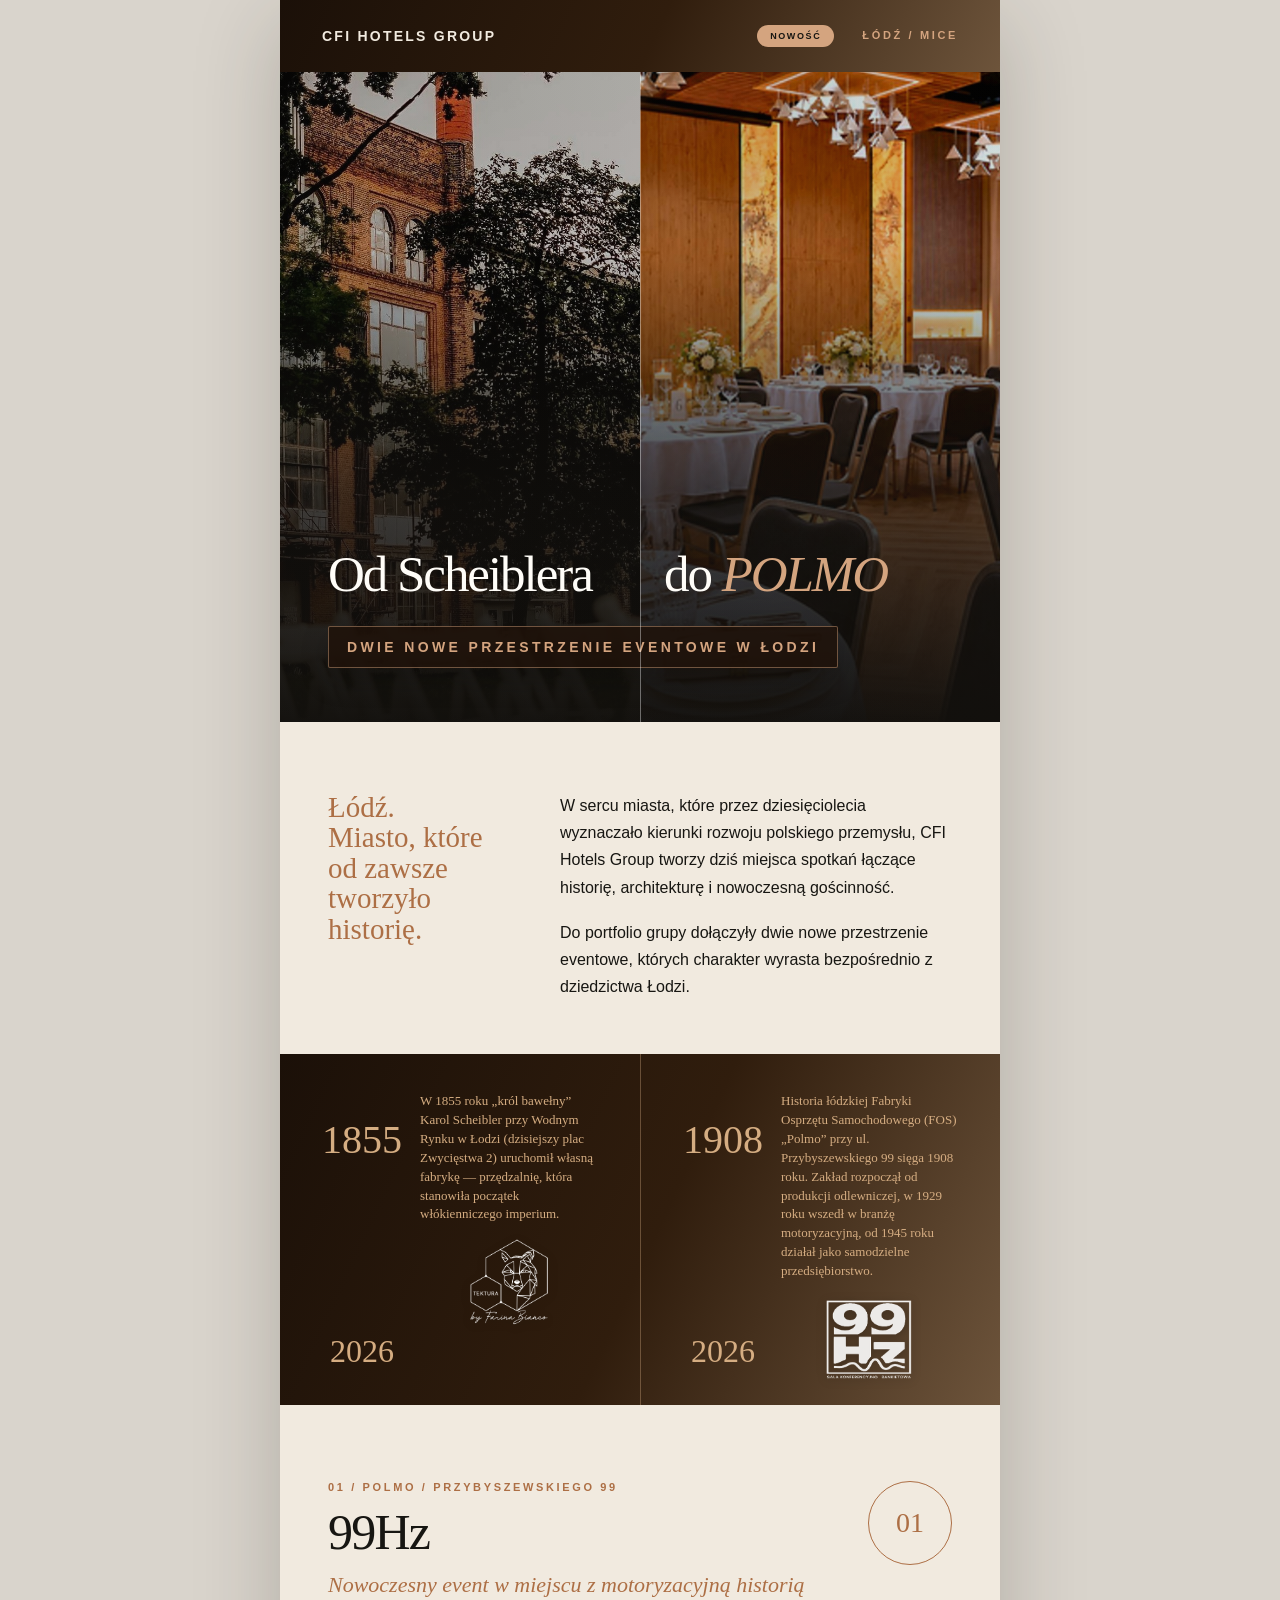
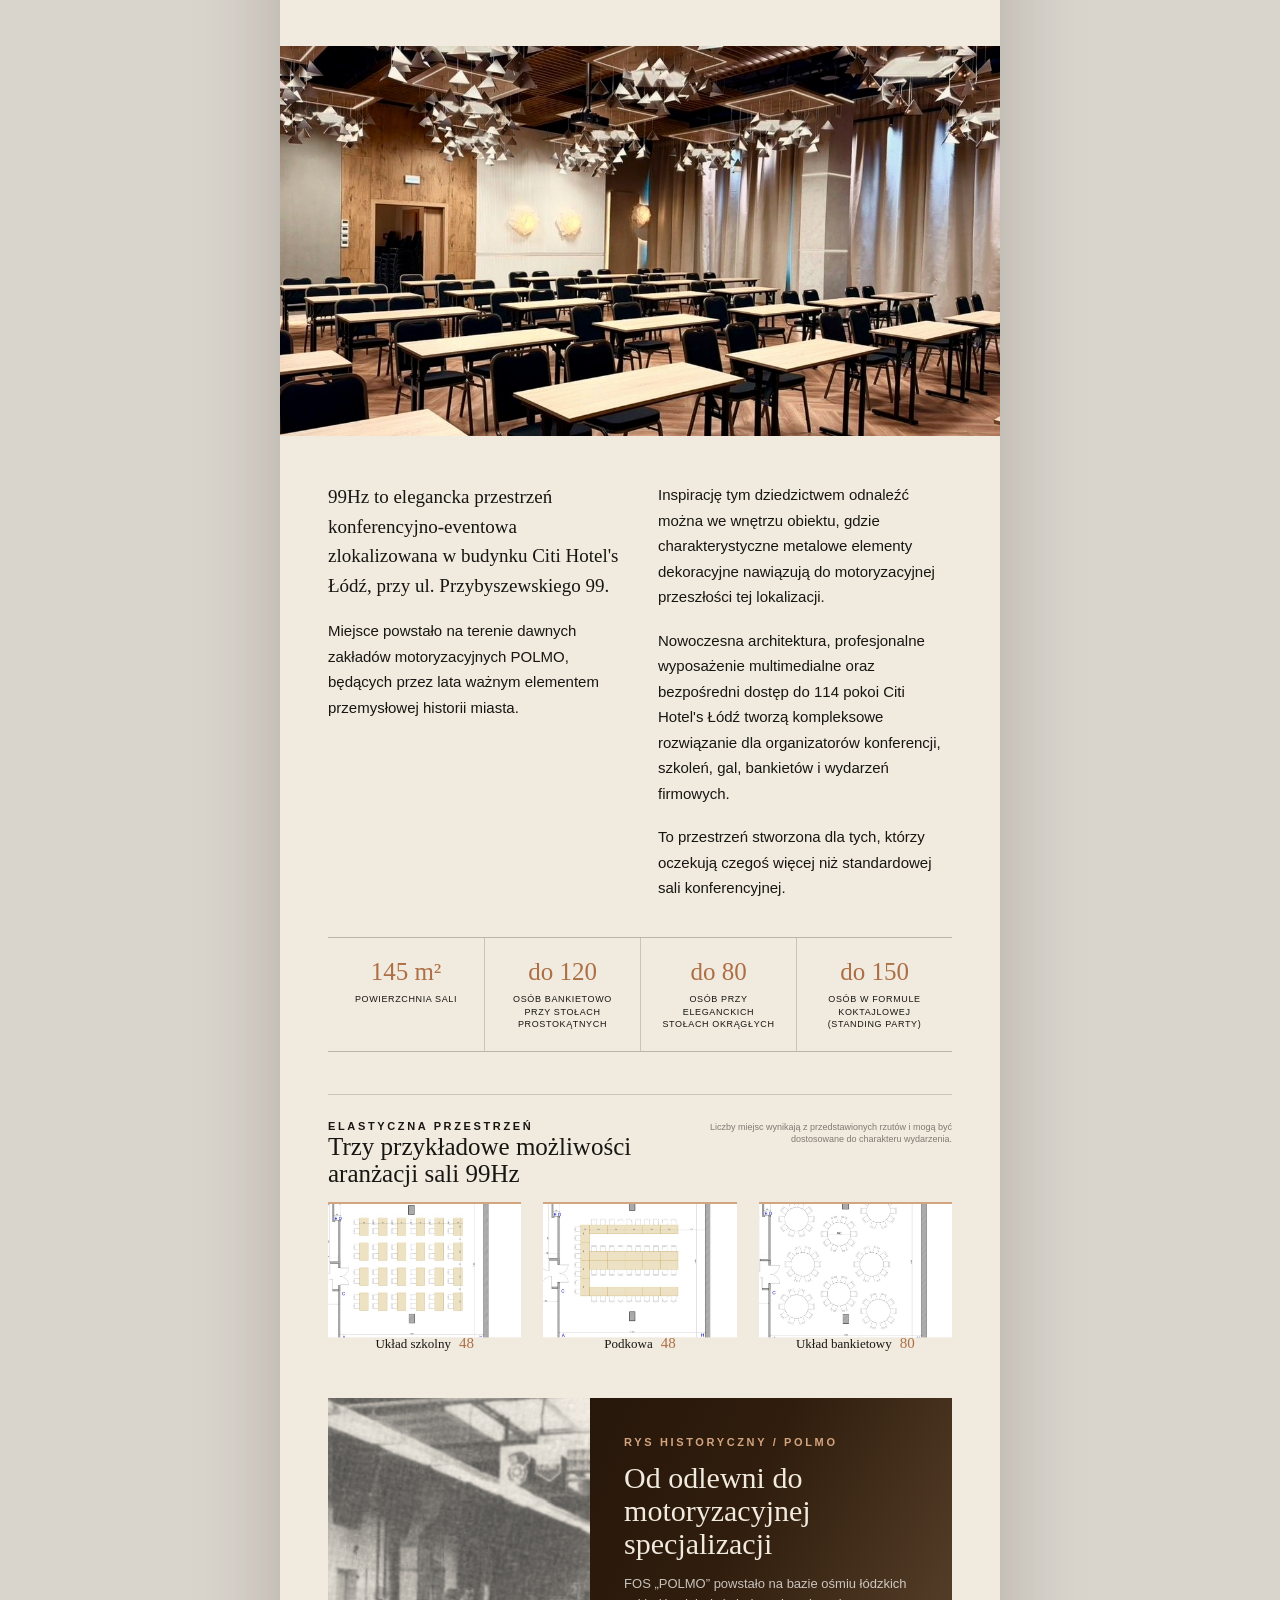
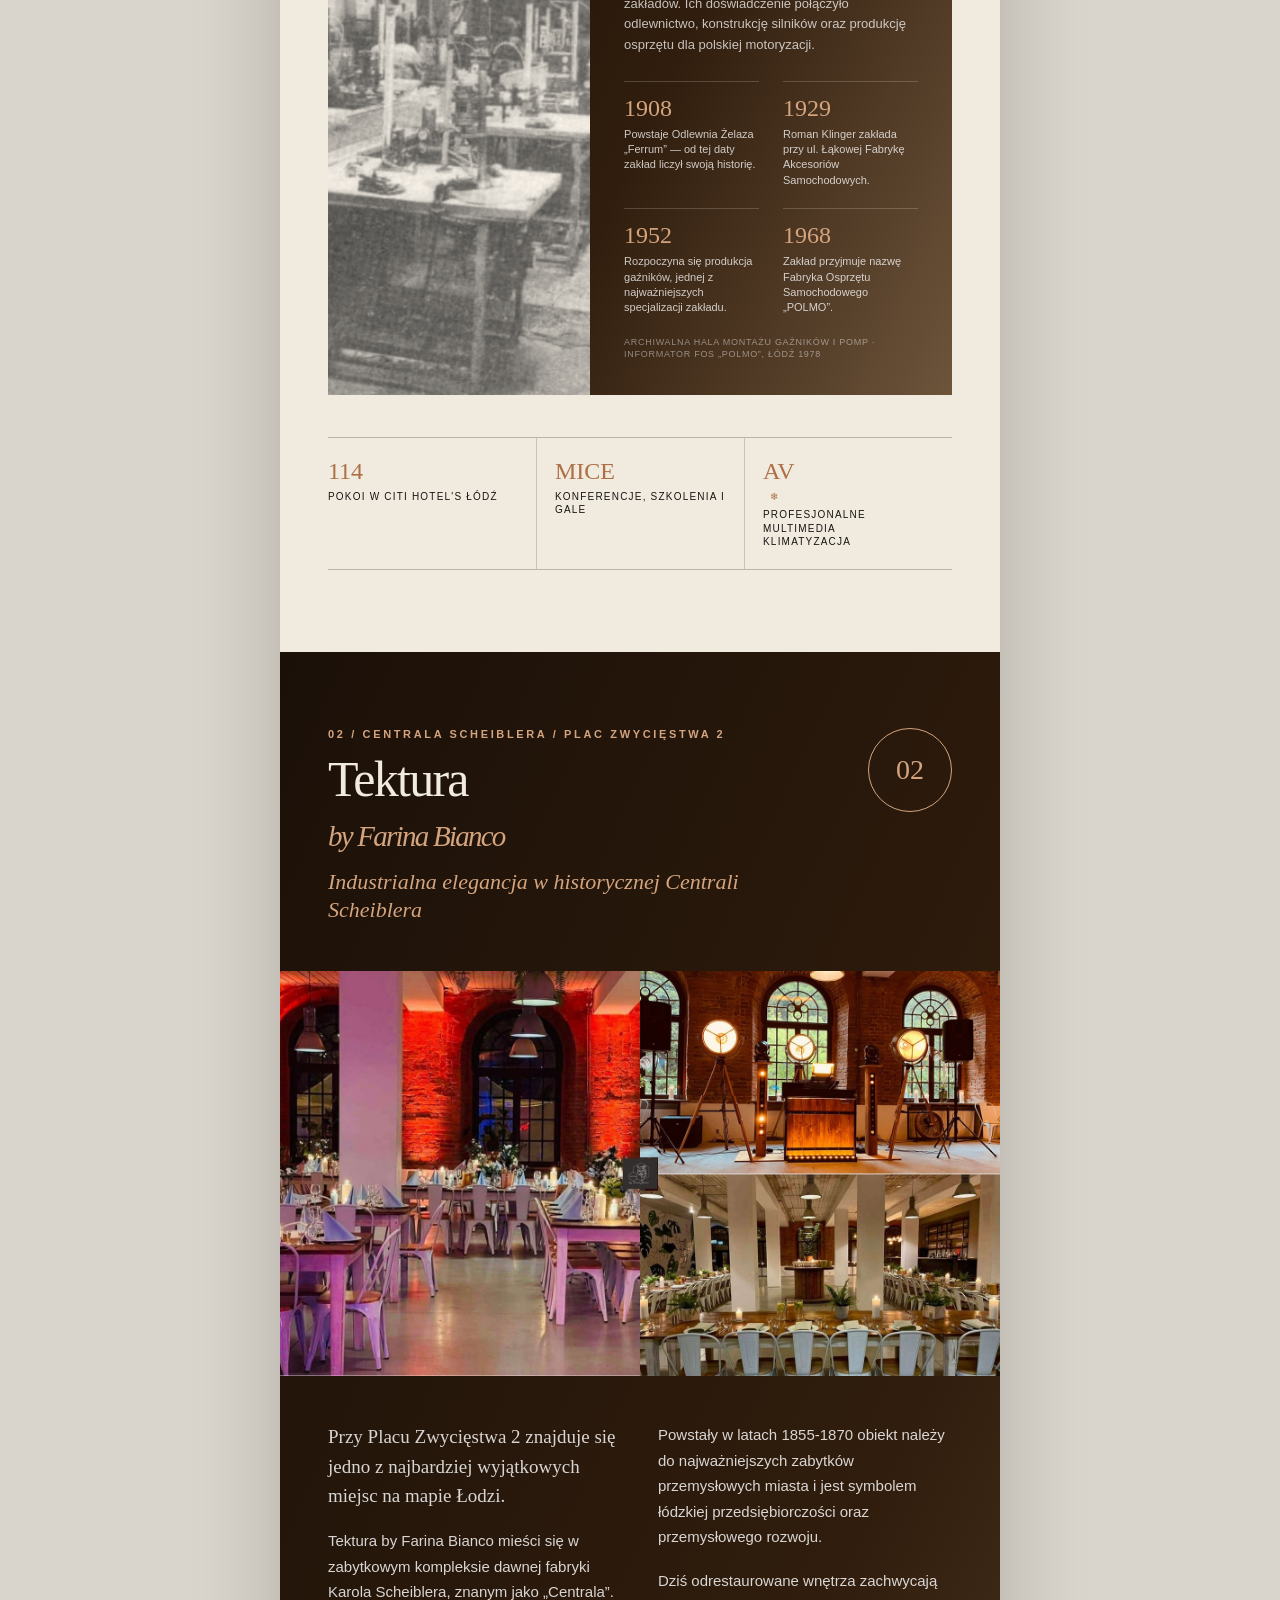
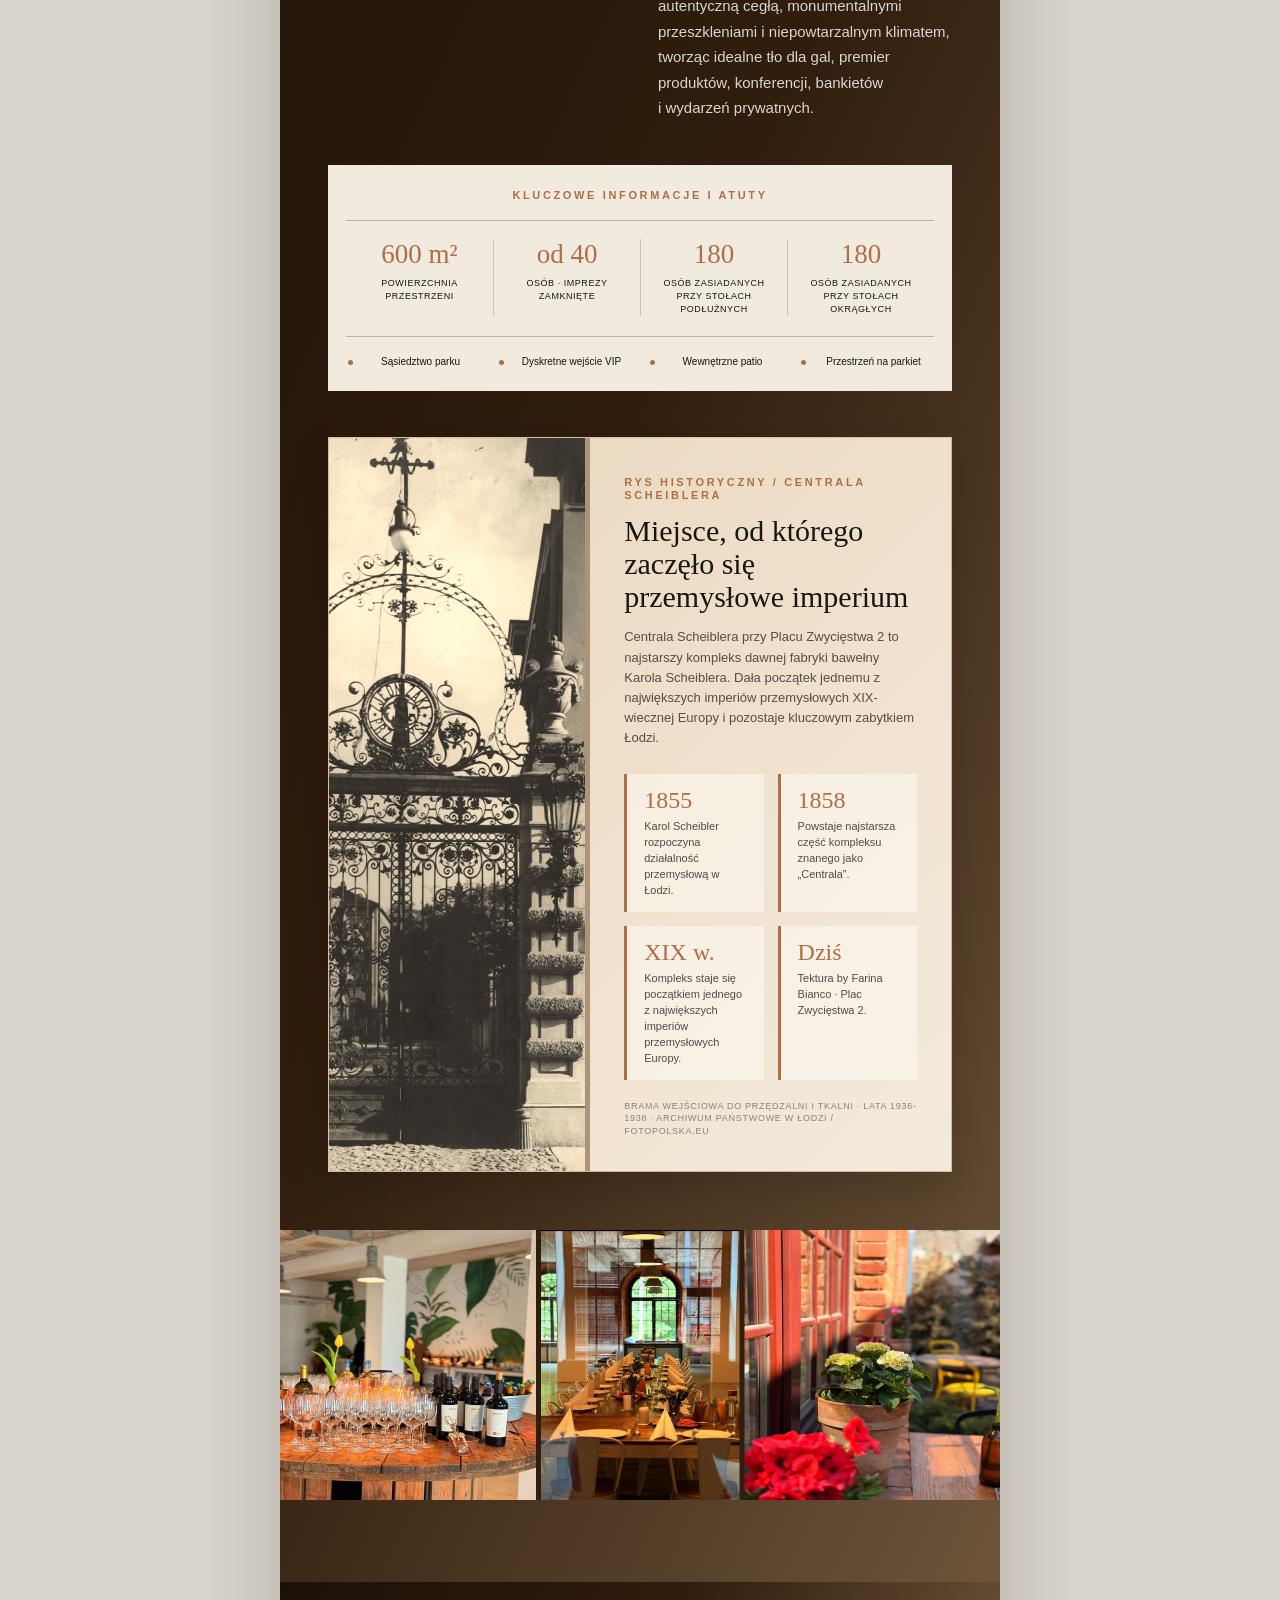
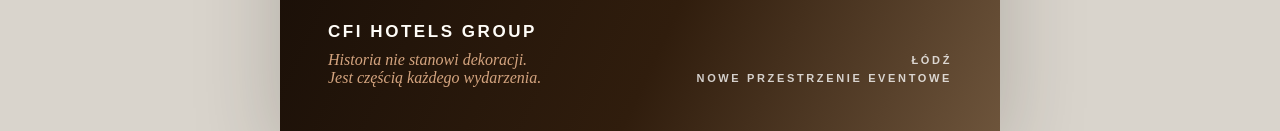
==== commit 9c9659d5: "Refine CFI MICE newsletter visuals" ====
--- a/deliverables/cfi_mice_newsletter/index.html
+++ b/deliverables/cfi_mice_newsletter/index.html
@@ -111,7 +111,8 @@
     .hero-copy { width: 100%; padding: 0 48px 54px; }
     .hero .eyebrow {
       display: inline-block;
-      margin-bottom: 22px;
+      margin-top: 28px;
+      margin-bottom: 0;
       padding: 12px 18px 11px;
       color: var(--copper-light);
       font-size: 14px;
@@ -134,13 +135,6 @@
     h1 .scheibler { text-align: left; white-space: nowrap; }
     h1 .polmo { text-align: left; white-space: nowrap; }
     h1 em { color: var(--copper-light); font-style: italic; }
-    .hero-subtitle {
-      margin: 24px 0 0;
-      max-width: 510px;
-      font-size: 18px;
-      line-height: 1.45;
-      color: rgba(255,255,255,.86);
-    }
 
     .intro {
       display: grid;
@@ -336,9 +330,11 @@
     .tektura-key-amenity::before { content: ""; position: absolute; left: 2px; top: .48em; width: 5px; height: 5px; border-radius: 50%; background: var(--copper); }
     .tektura-footer-collage {
       display: block;
-      width: 100%;
+      width: calc(100% + 96px);
       height: auto;
       margin-top: 58px;
+      margin-left: -48px;
+      margin-right: -48px;
     }
 
     .arrangements { margin-top: 42px; padding-top: 25px; border-top: 1px solid rgba(23,22,18,.18); }
@@ -454,7 +450,12 @@
       .history-dates { grid-template-columns: 1fr; }
       .tektura-key-values, .tektura-key-amenities { grid-template-columns: 1fr 1fr; }
       .tektura-key-value:nth-child(3) { border-left: 0; }
-      .tektura-footer-collage { height: auto; }
+      .tektura-footer-collage {
+        width: calc(100% + 52px);
+        height: auto;
+        margin-left: -26px;
+        margin-right: -26px;
+      }
       .arrangements-heading { display: block; }
       .arrangements-note { margin-top: 12px; text-align: left; }
       .arrangement-grid { grid-template-columns: 1fr; }
@@ -489,12 +490,11 @@
       </div>
       <div class="hero-rule"></div>
       <div class="hero-copy">
-        <div class="eyebrow">Dwie nowe przestrzenie eventowe w Łodzi</div>
         <h1 class="serif">
           <span class="scheibler">Od Scheiblera</span>
           <span class="polmo">do <em>POLMO</em></span>
         </h1>
-        <p class="hero-subtitle">Dwie wyjątkowe przestrzenie eventowe na mapie Łodzi.</p>
+        <div class="eyebrow">Dwie nowe przestrzenie eventowe w Łodzi</div>
       </div>
     </section>
 
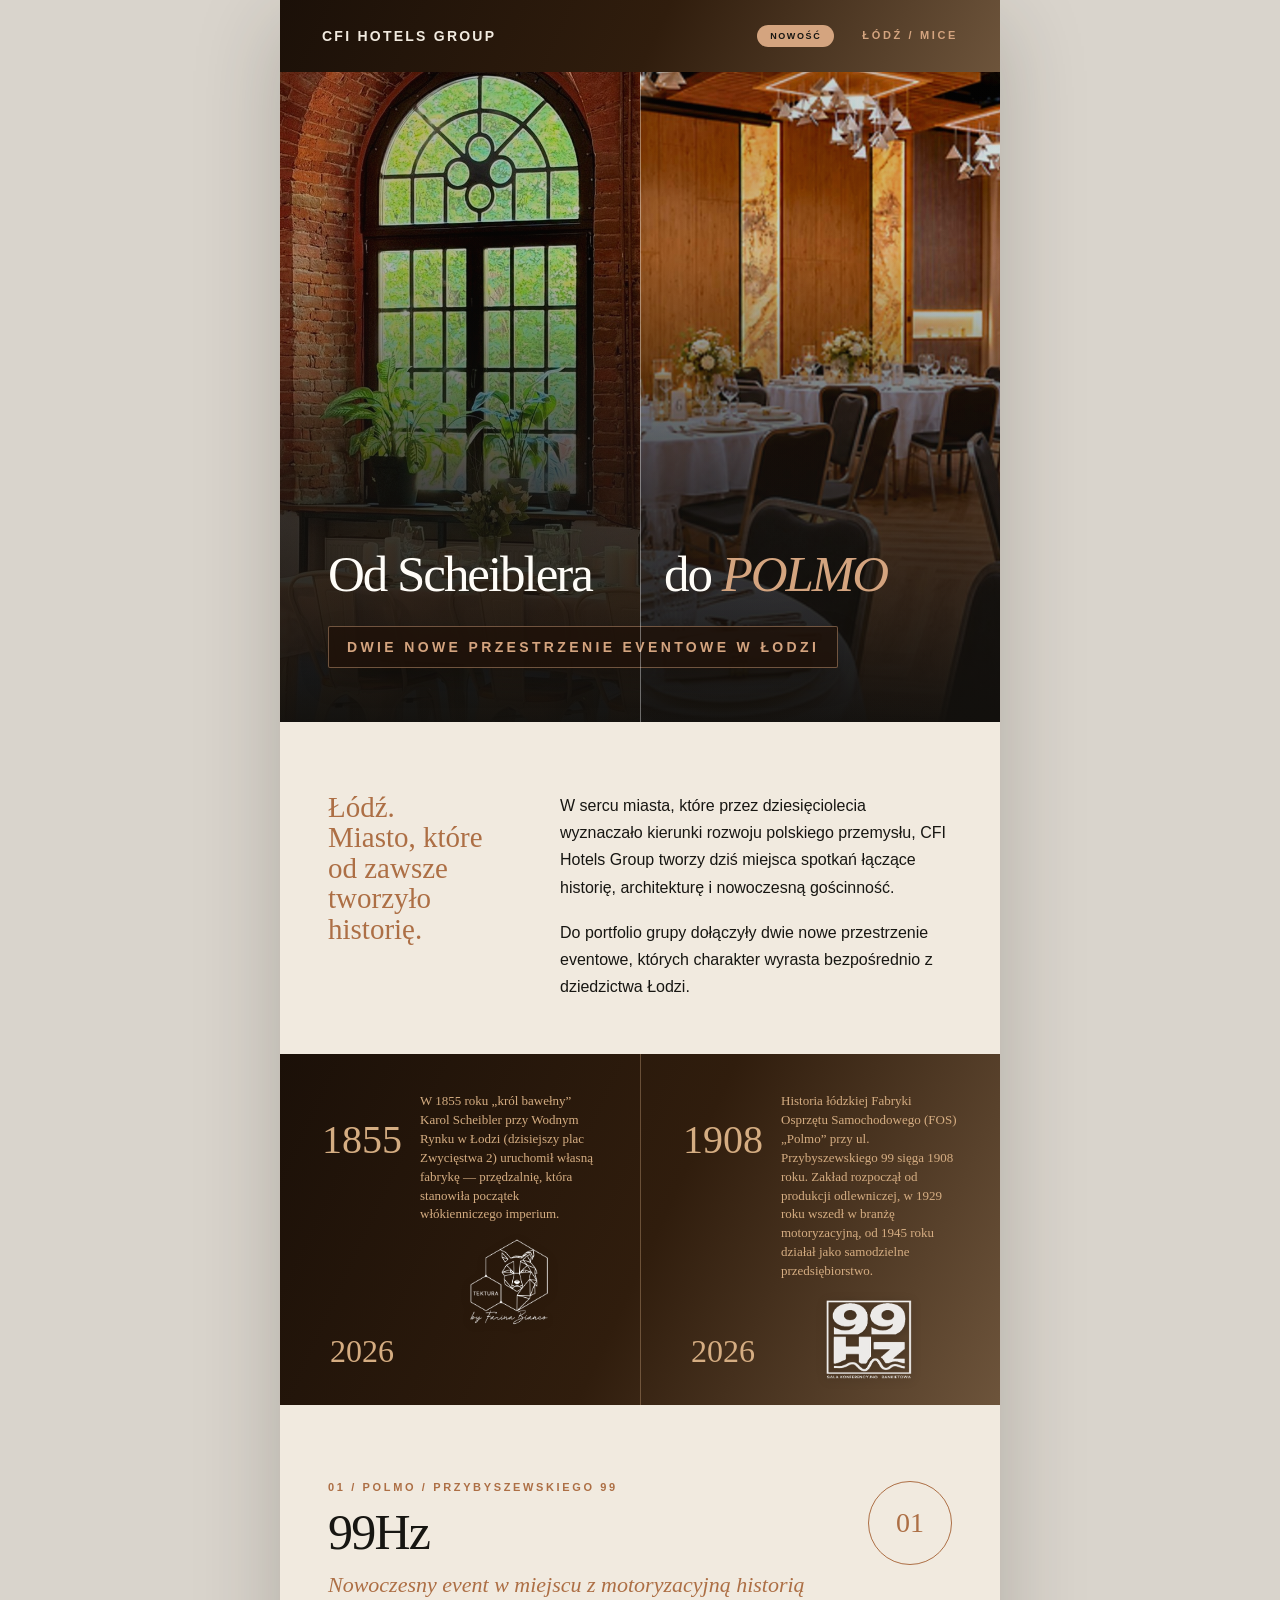
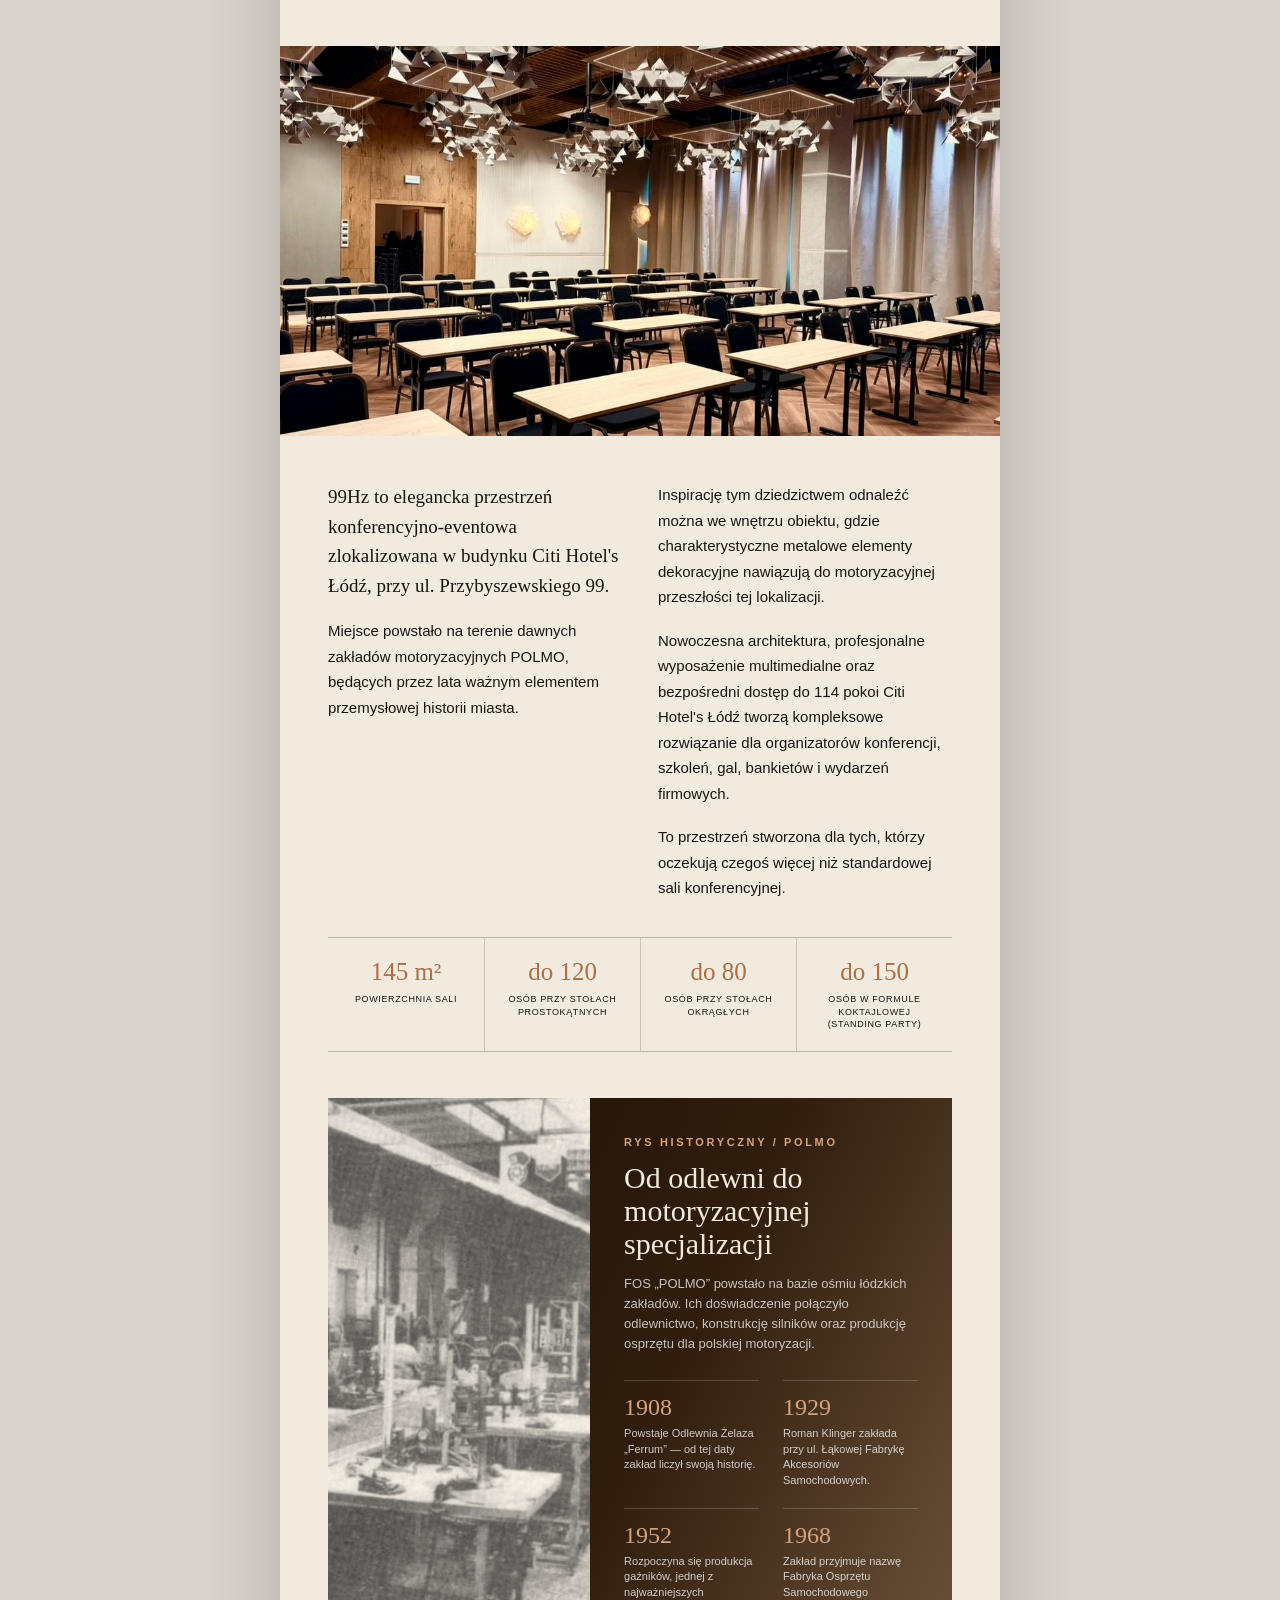
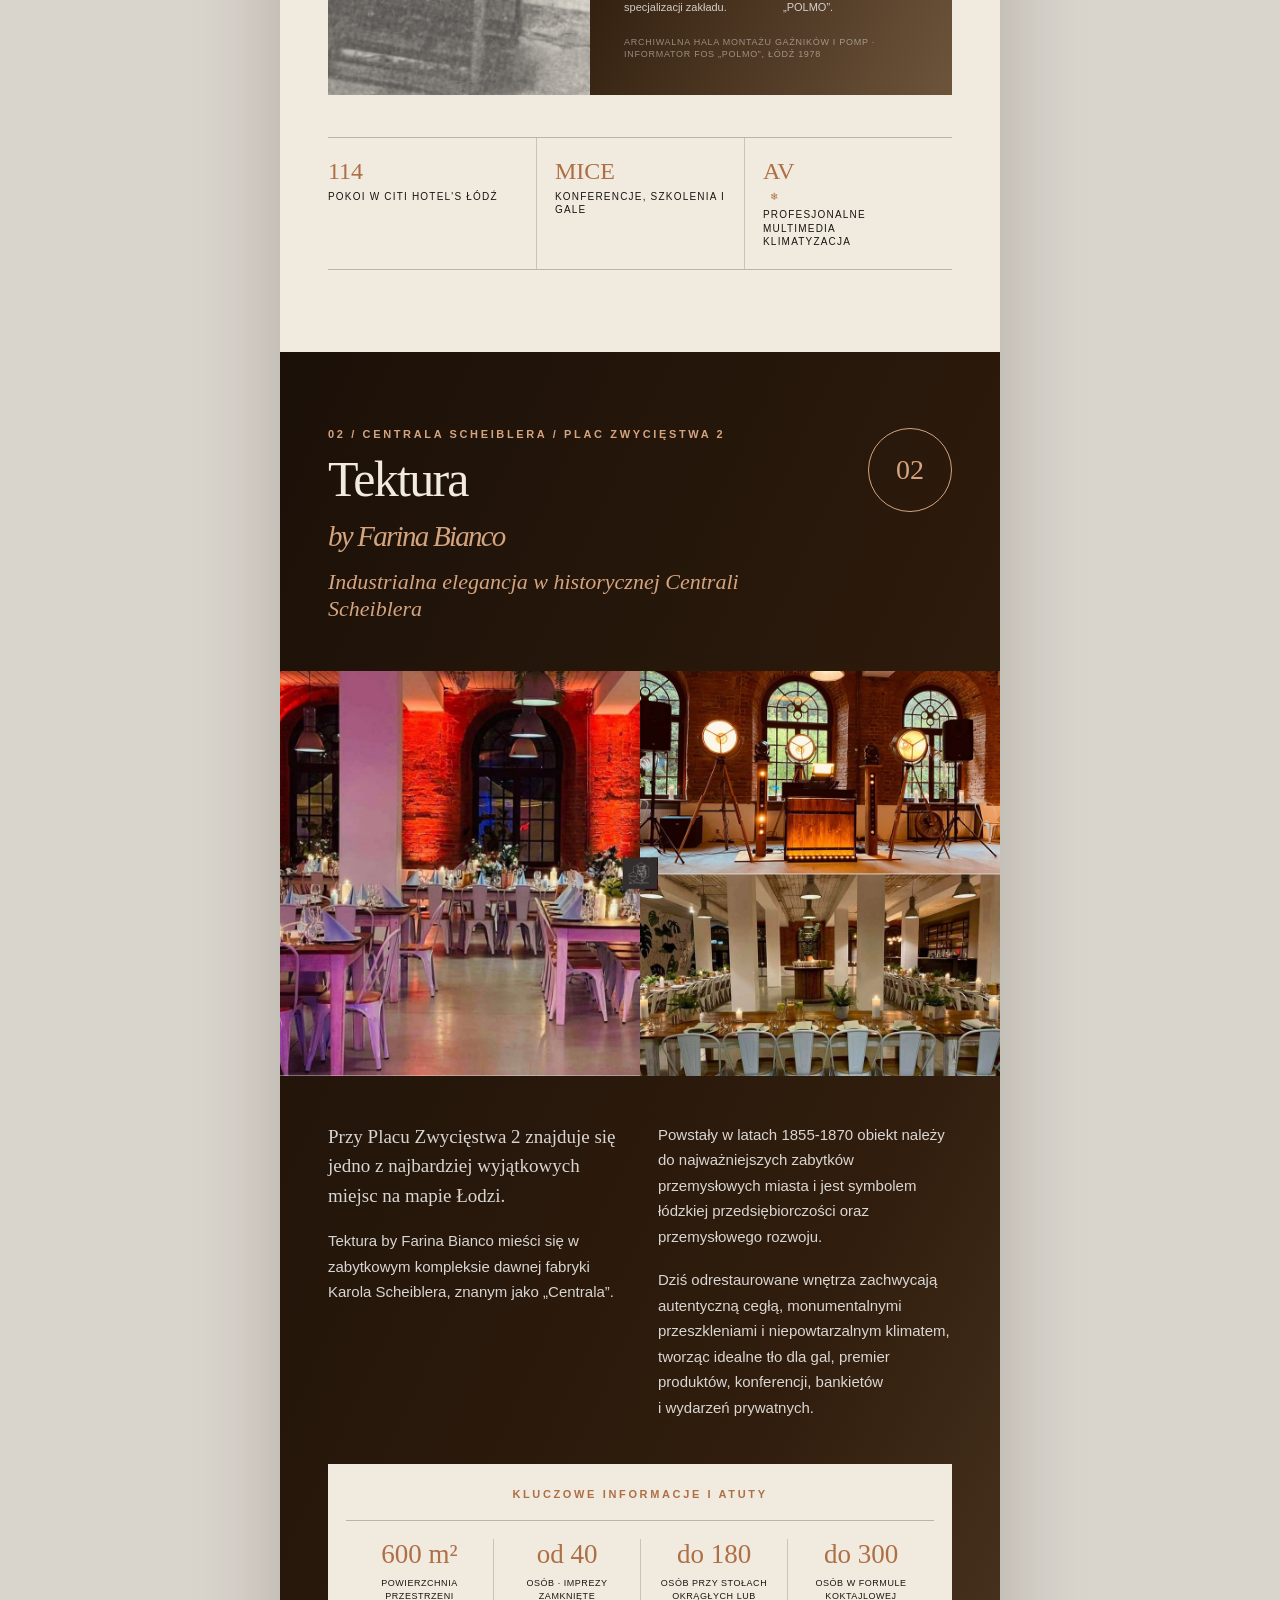
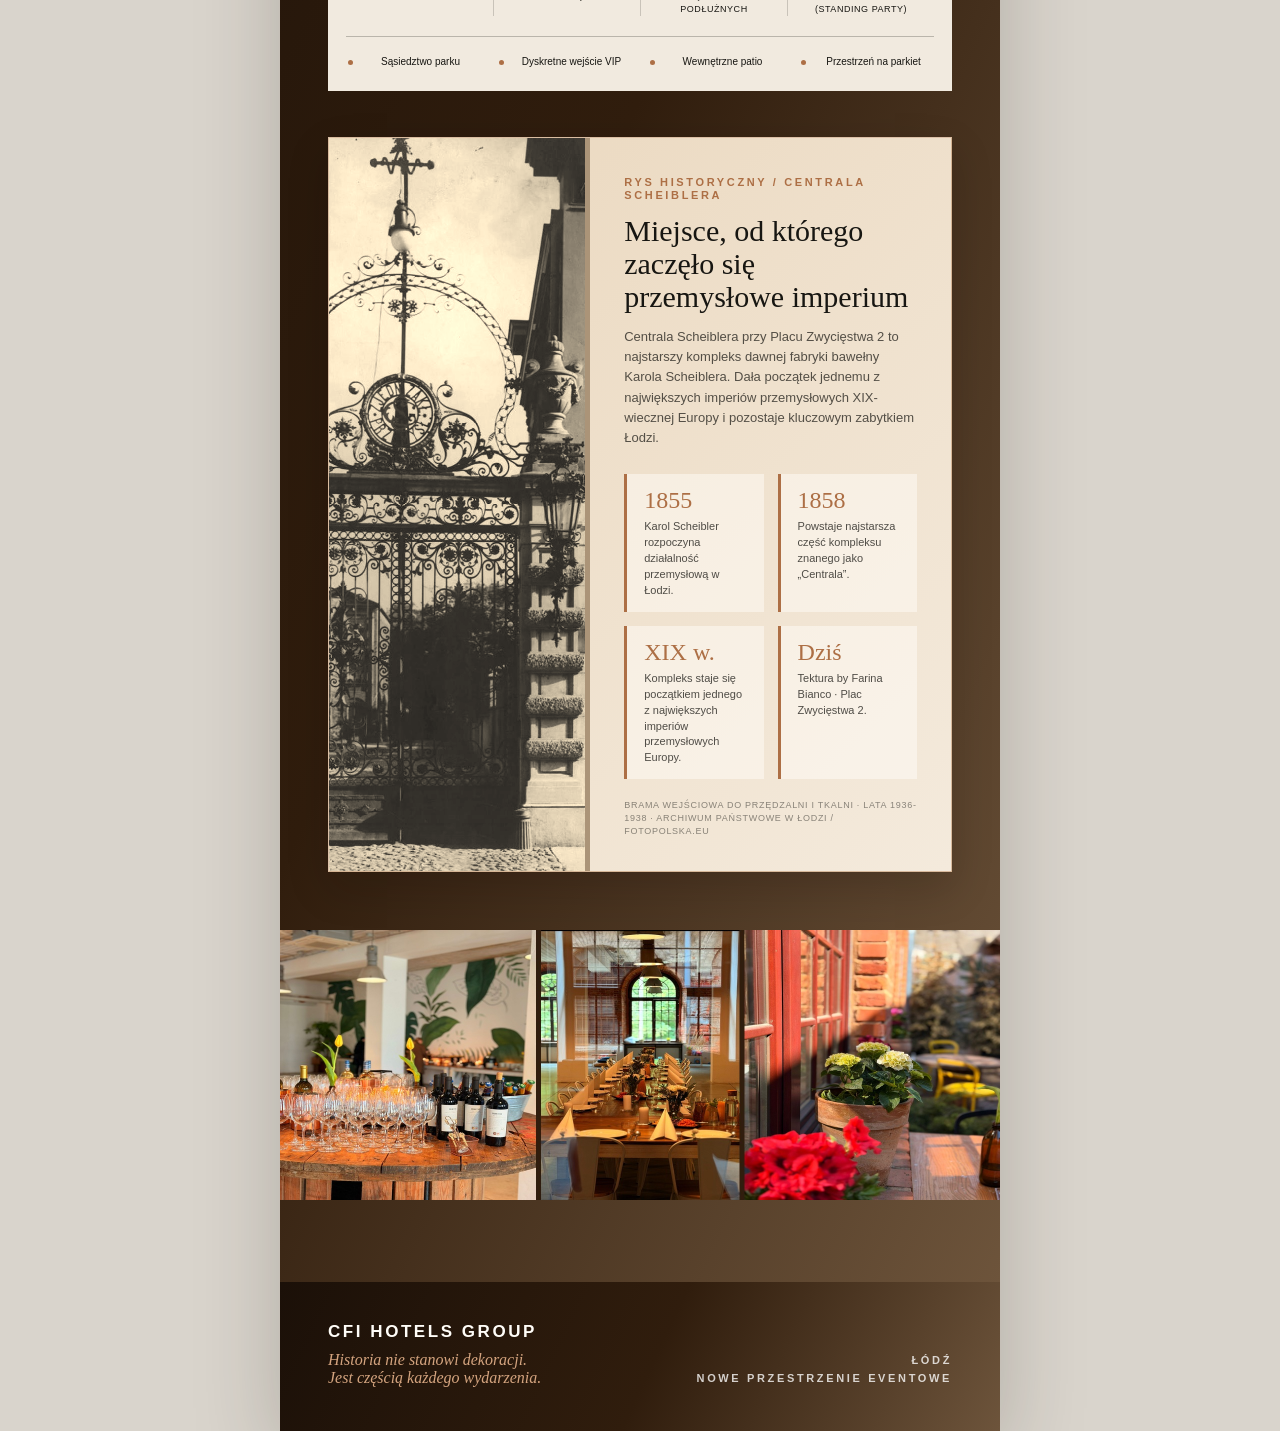
==== commit 3927732a: "Update CFI MICE presentation deliverables" ====
--- a/deliverables/cfi_mice_newsletter/index.html
+++ b/deliverables/cfi_mice_newsletter/index.html
@@ -485,7 +485,7 @@
 
     <section class="hero">
       <div class="hero-images">
-        <img src="assets/tektura-exterior.jpg" alt="Historyczna fabryka Karola Scheiblera">
+        <img src="assets/tektura-hero-window.jpg" alt="Industrialne wnętrze Tektura by Farina Bianco z łukowym oknem">
         <img src="assets/99hz-hero-banquet-crop.jpg" alt="Sala eventowa 99Hz w ustawieniu bankietowym">
       </div>
       <div class="hero-rule"></div>
@@ -557,36 +557,9 @@
 
       <div class="hz-capacities">
         <div class="hz-capacity"><strong>145 m²</strong><span>powierzchnia sali</span></div>
-        <div class="hz-capacity"><strong>do 120</strong><span>osób bankietowo przy stołach prostokątnych</span></div>
-        <div class="hz-capacity"><strong>do 80</strong><span>osób przy eleganckich stołach okrągłych</span></div>
+        <div class="hz-capacity"><strong>do 120</strong><span>osób przy stołach prostokątnych</span></div>
+        <div class="hz-capacity"><strong>do 80</strong><span>osób przy stołach okrągłych</span></div>
         <div class="hz-capacity"><strong>do 150</strong><span>osób w formule koktajlowej (standing party)</span></div>
-      </div>
-
-      <div class="arrangements">
-        <div class="arrangements-heading">
-          <div>
-            <div class="eyebrow">Elastyczna przestrzeń</div>
-            <h3>Trzy przykładowe możliwości aranżacji sali 99Hz</h3>
-          </div>
-          <p class="arrangements-note">Liczby miejsc wynikają z przedstawionych rzutów i mogą być dostosowane do charakteru wydarzenia.</p>
-        </div>
-        <div class="arrangement-grid">
-          <div class="arrangement-card">
-            <img src="assets/99hz-classroom-plan.jpg" alt="Schemat ustawienia szkolnego sali 99Hz">
-            <div class="arrangement-meta"><strong>Układ szkolny</strong><span>48</span></div>
-            <small>miejsc przy stołach</small>
-          </div>
-          <div class="arrangement-card">
-            <img src="assets/99hz-horseshoe-plan.jpg" alt="Schemat ustawienia w podkowę sali 99Hz">
-            <div class="arrangement-meta"><strong>Podkowa</strong><span>48</span></div>
-            <small>miejsc konferencyjnych</small>
-          </div>
-          <div class="arrangement-card">
-            <img src="assets/99hz-banquet-plan.jpg" alt="Schemat ustawienia bankietowego sali 99Hz">
-            <div class="arrangement-meta"><strong>Układ bankietowy</strong><span>80</span></div>
-            <small>miejsc przy okrągłych stołach</small>
-          </div>
-        </div>
       </div>
 
       <div class="history-card">
@@ -640,8 +613,8 @@
         <div class="tektura-key-values">
           <div class="tektura-key-value"><strong>600 m²</strong><span>powierzchnia przestrzeni</span></div>
           <div class="tektura-key-value"><strong>od 40</strong><span>osób · imprezy zamknięte</span></div>
-          <div class="tektura-key-value"><strong>180</strong><span>osób zasiadanych przy stołach podłużnych</span></div>
-          <div class="tektura-key-value"><strong>180</strong><span>osób zasiadanych przy stołach okrągłych</span></div>
+          <div class="tektura-key-value"><strong>do 180</strong><span>osób przy stołach okrągłych lub podłużnych</span></div>
+          <div class="tektura-key-value"><strong>do 300</strong><span>osób w formule koktajlowej (standing party)</span></div>
         </div>
         <div class="tektura-key-amenities">
           <div class="tektura-key-amenity">Sąsiedztwo parku</div>
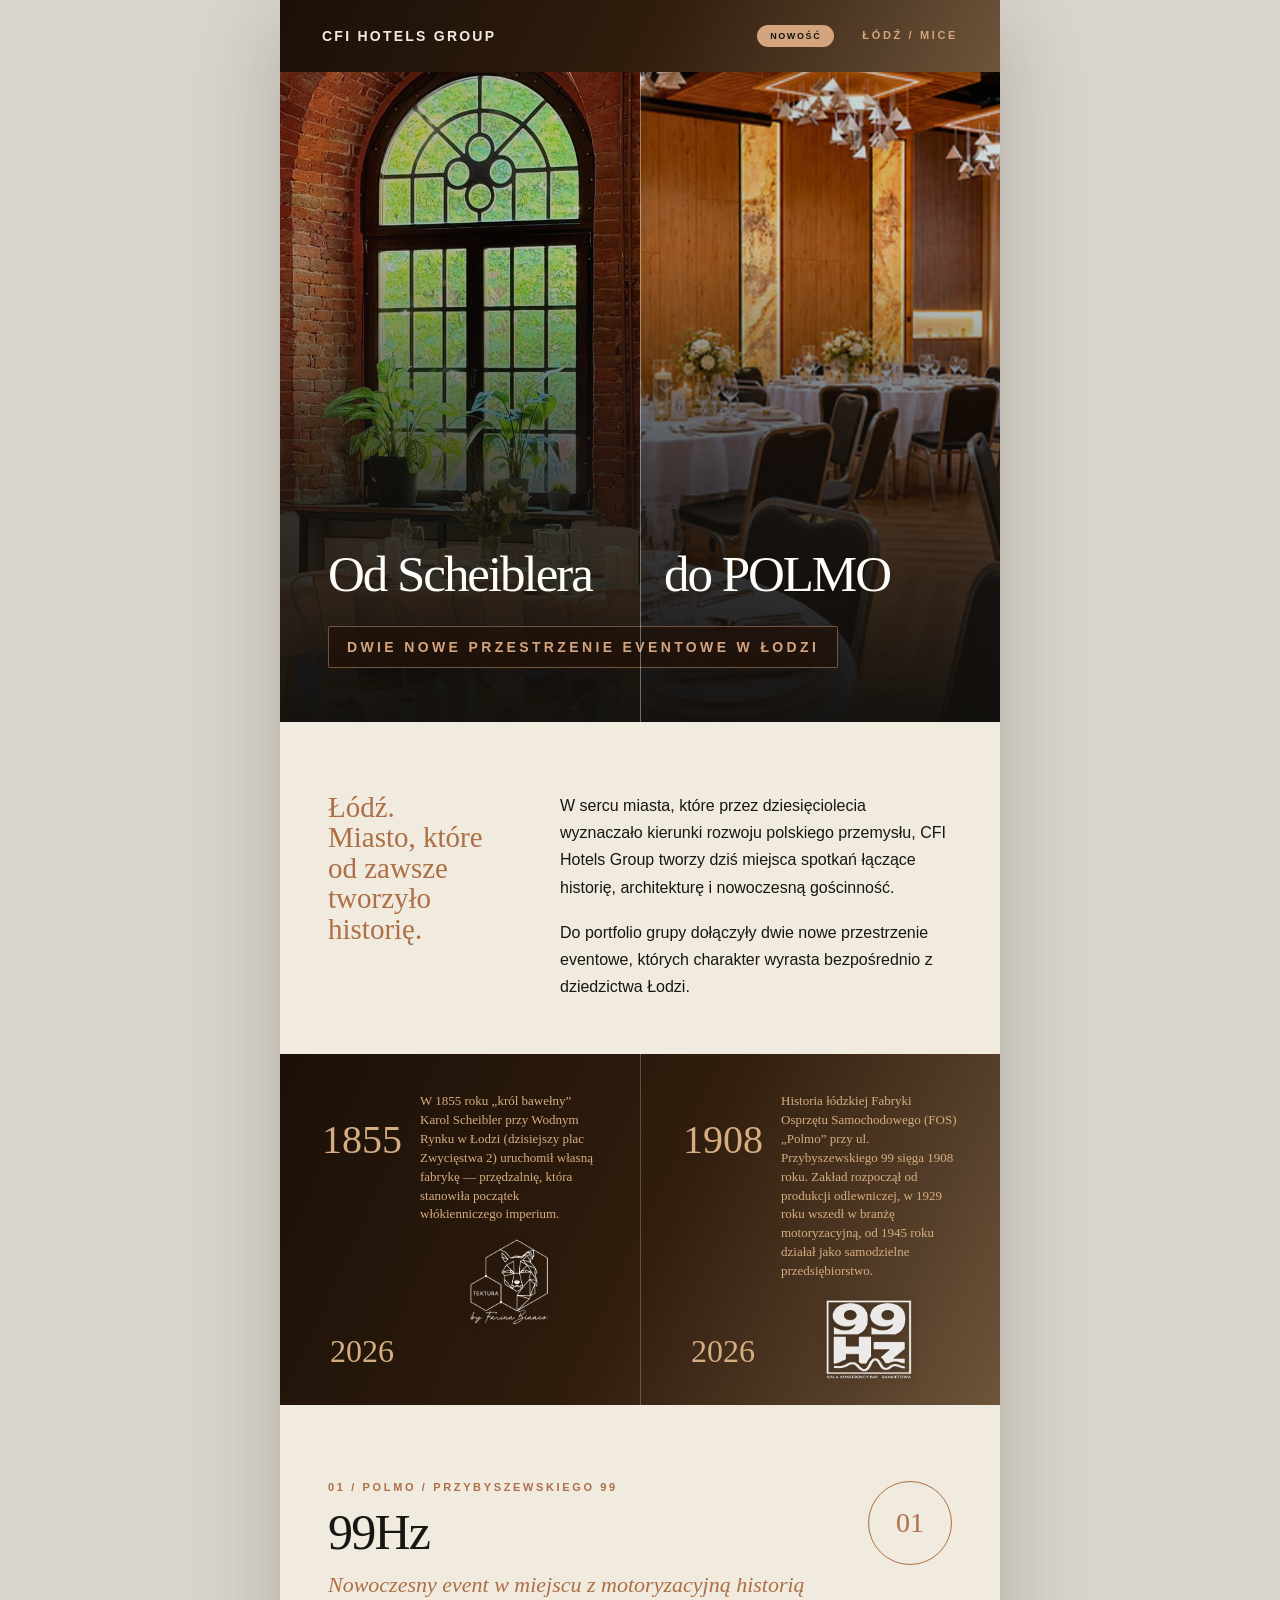
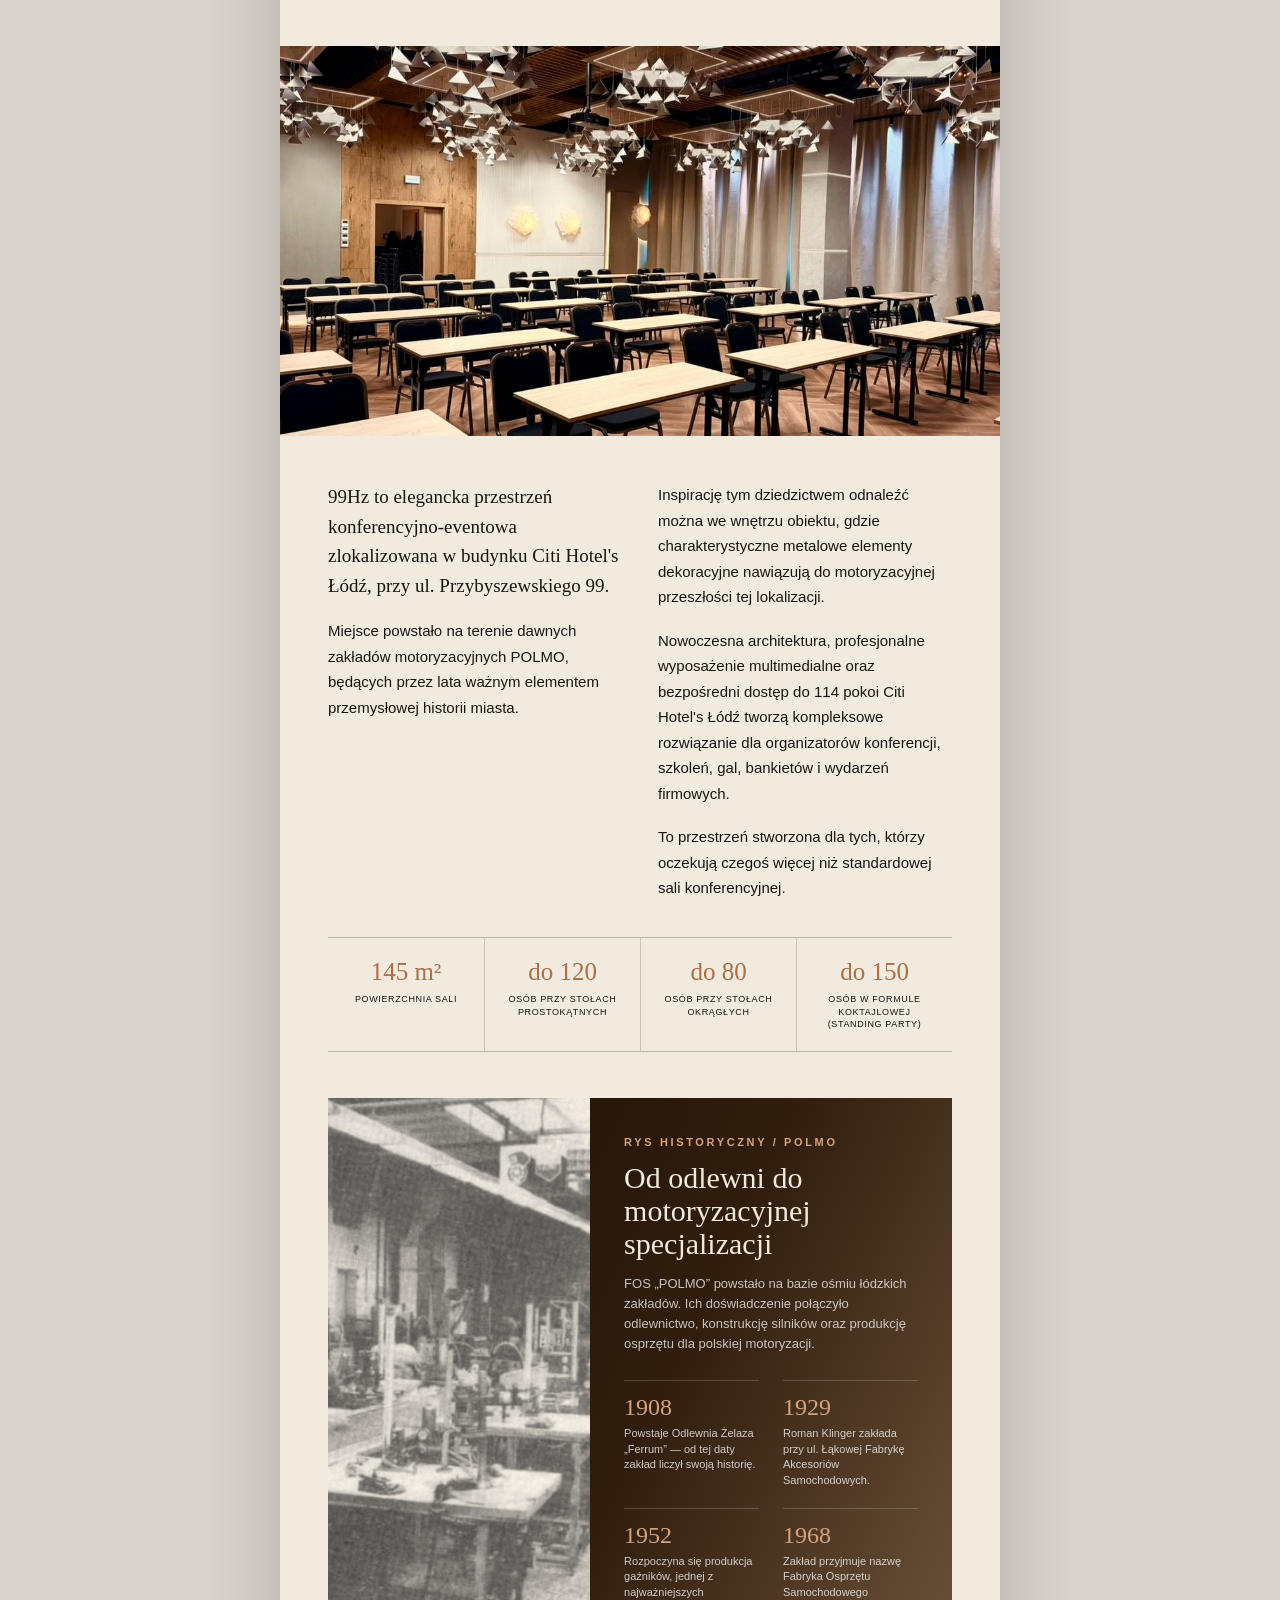
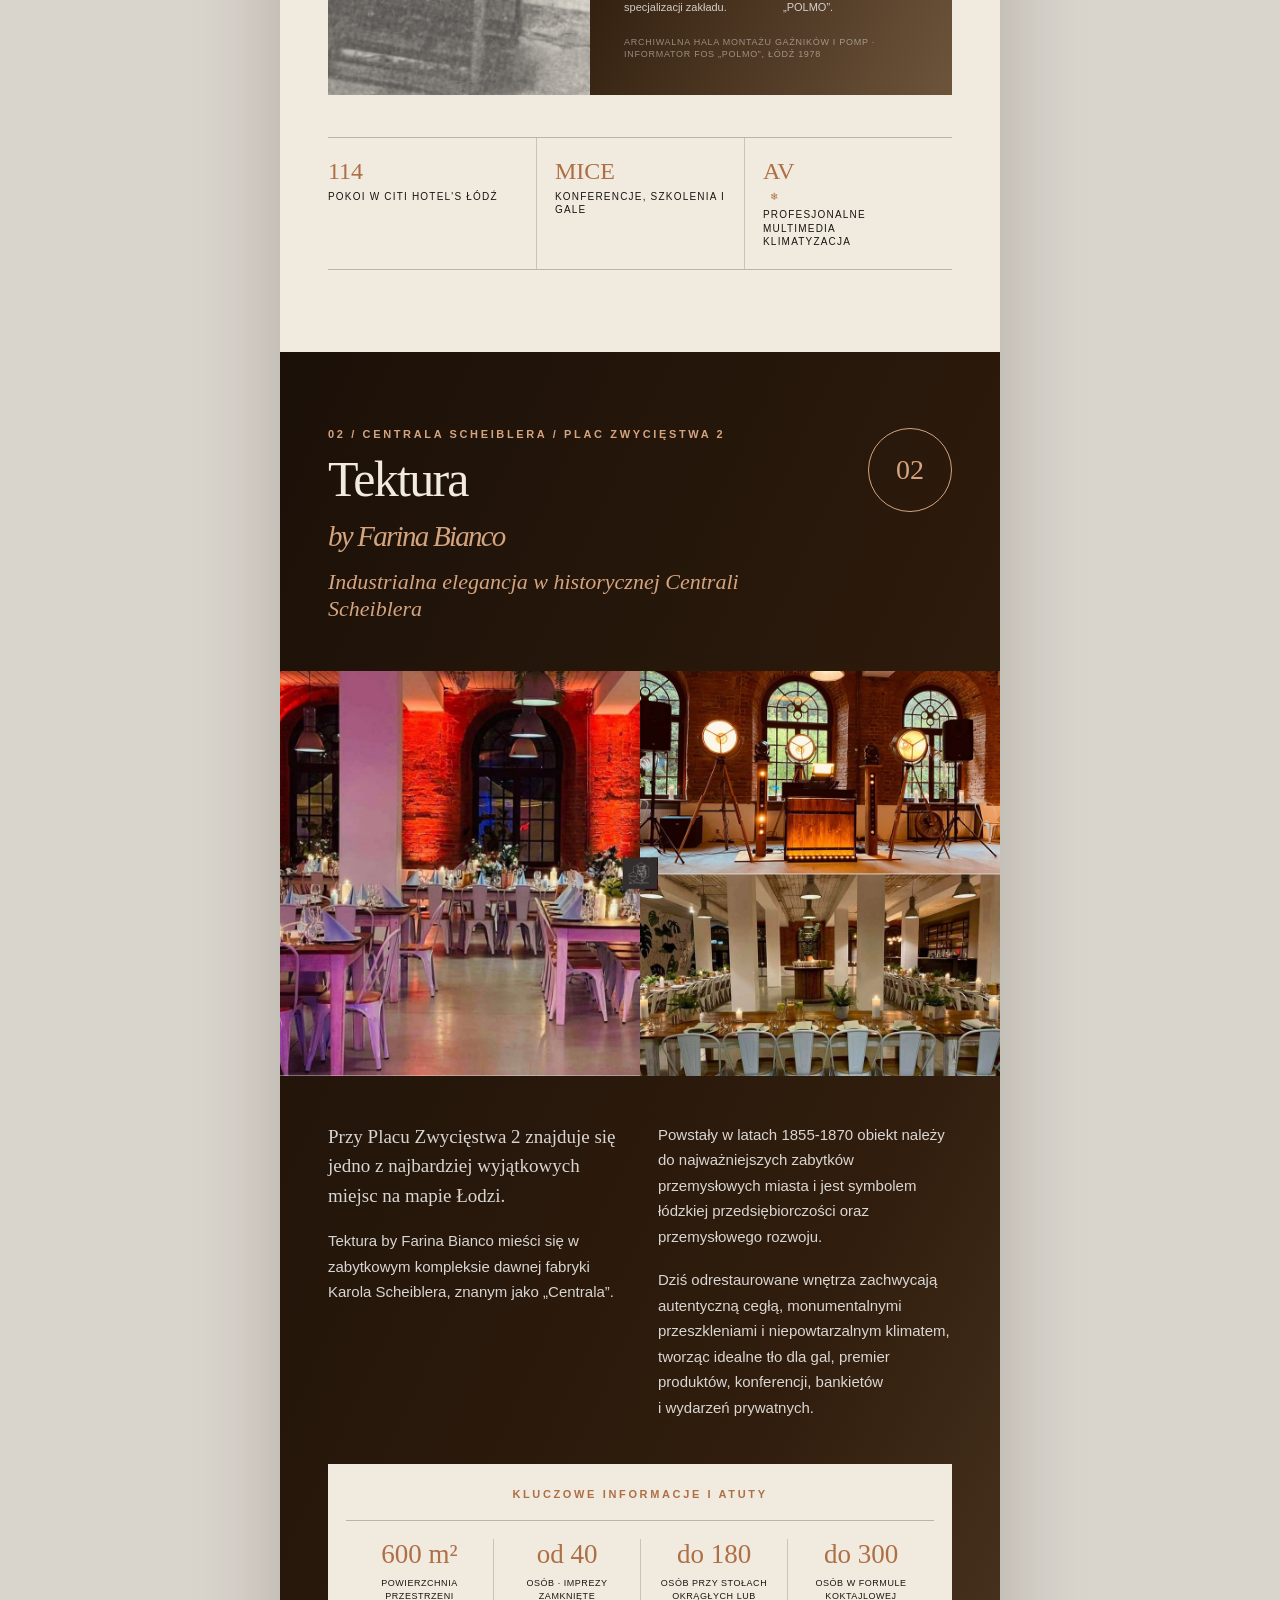
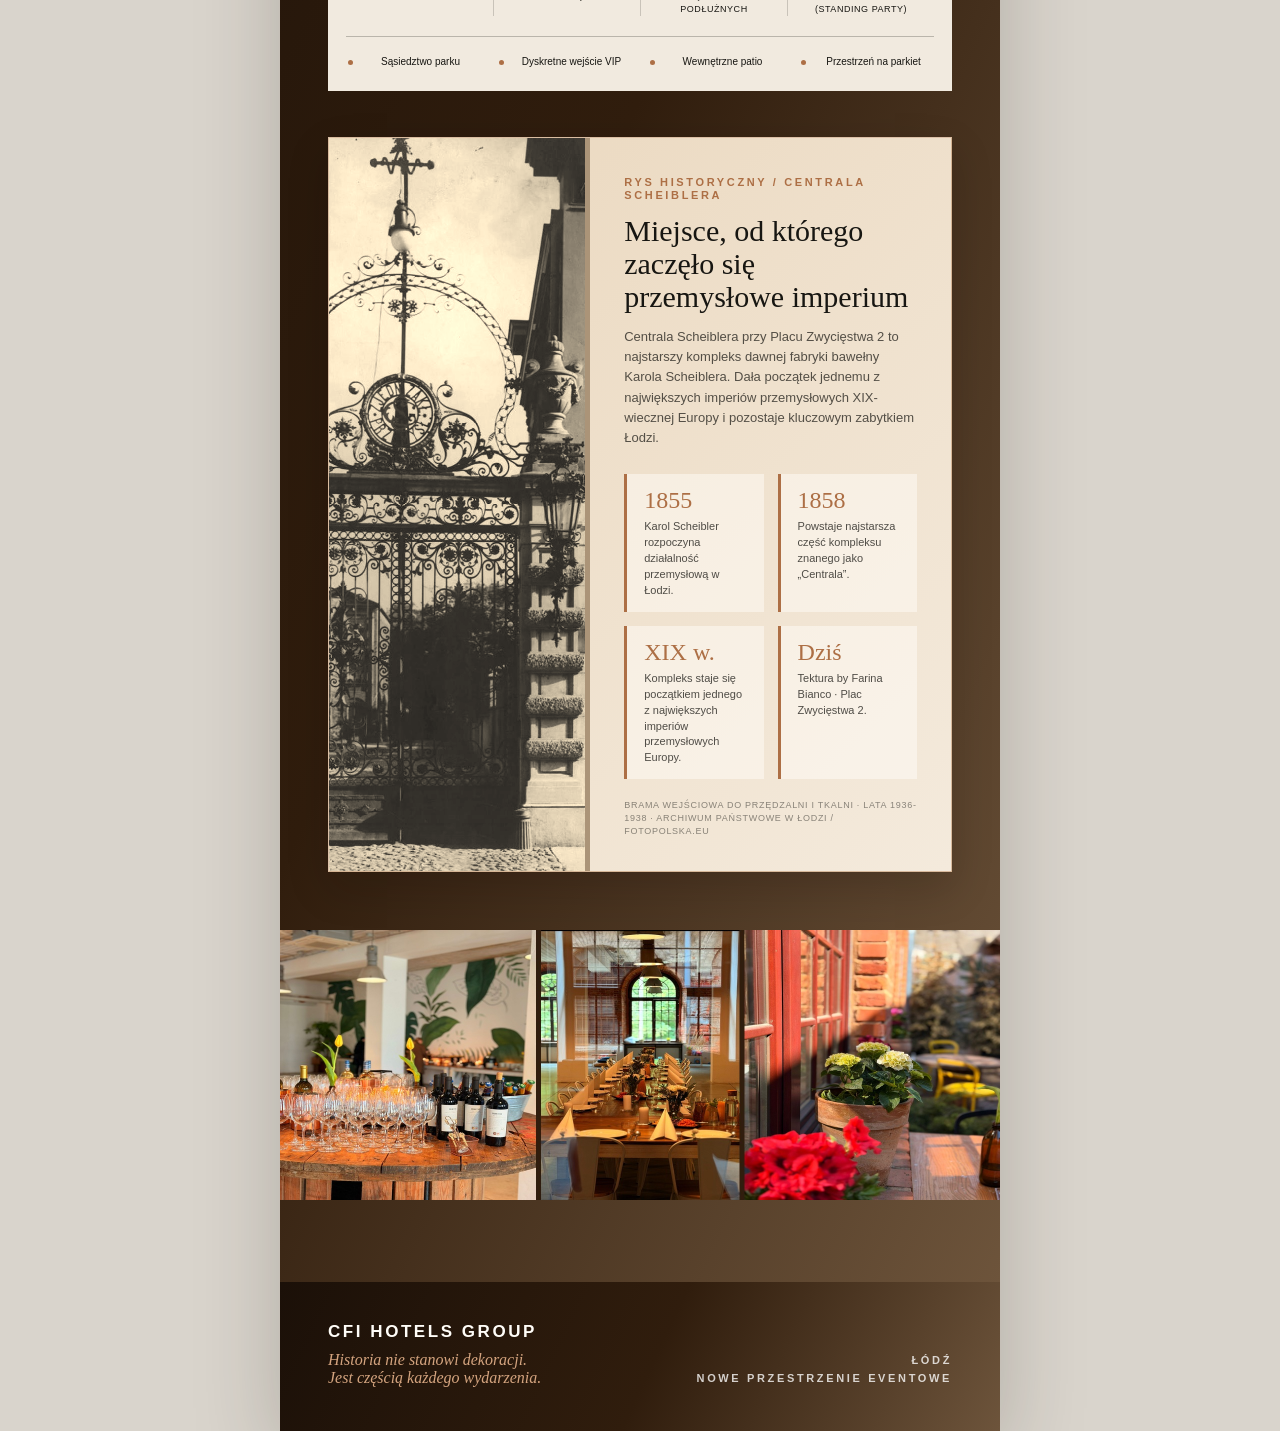
==== commit 2bb78006: "Adjust hero title typography" ====
--- a/deliverables/cfi_mice_newsletter/index.html
+++ b/deliverables/cfi_mice_newsletter/index.html
@@ -134,7 +134,7 @@
     }
     h1 .scheibler { text-align: left; white-space: nowrap; }
     h1 .polmo { text-align: left; white-space: nowrap; }
-    h1 em { color: var(--copper-light); font-style: italic; }
+    h1 em { color: inherit; font-style: normal; }
 
     .intro {
       display: grid;
@@ -492,7 +492,7 @@
       <div class="hero-copy">
         <h1 class="serif">
           <span class="scheibler">Od Scheiblera</span>
-          <span class="polmo">do <em>POLMO</em></span>
+          <span class="polmo">do POLMO</span>
         </h1>
         <div class="eyebrow">Dwie nowe przestrzenie eventowe w Łodzi</div>
       </div>
